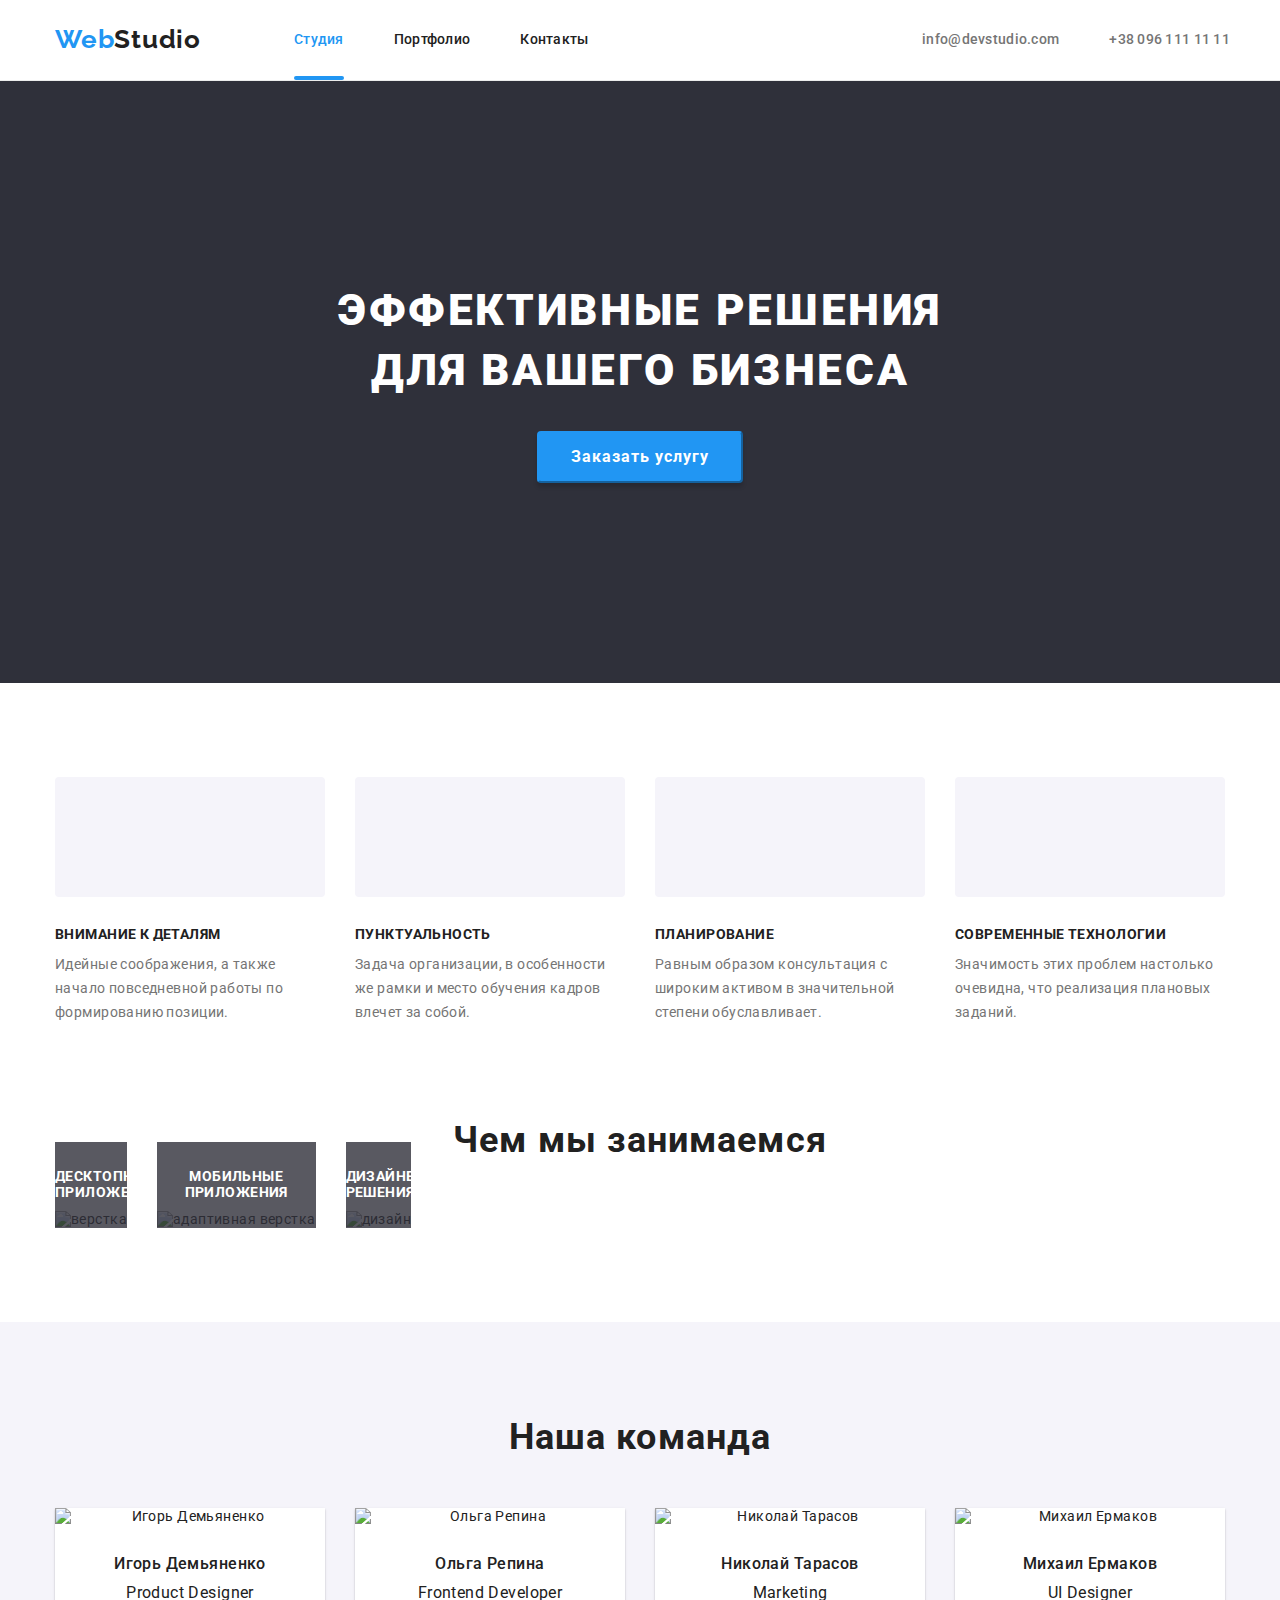
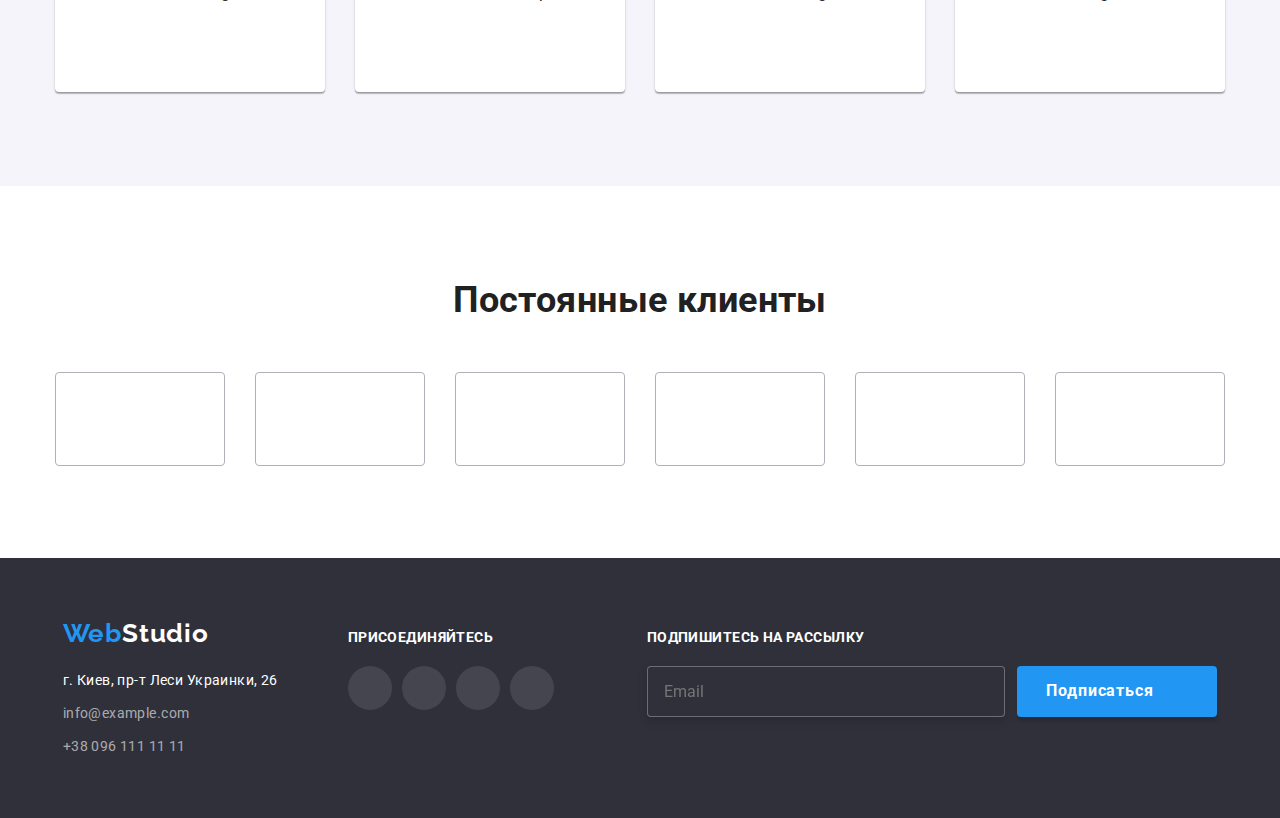
==== index.html @ edb2189a "Add files via upload" ====
<!DOCTYPE html>
<html lang="ru">
  <head>
    <meta charset="UTF-8">
    <meta name="viewport" content="width=device-width, initial-scale=1.0">
    <meta http-equiv="X-UA-Compatible" content="IE=edge">
    <title>Студия</title>
    
    <link rel="stylesheet" href="https://cdnjs.cloudflare.com/ajax/libs/modern-normalize/1.0.0/modern-normalize.min.css" />
    <link href="https://fonts.googleapis.com/css2?family=Raleway:wght@700&family=Roboto:wght@400;500;700;900&display=swap" rel="stylesheet">
    <meta name="viewport" content="width=device-width, initial-scale=1.0" />
    <link rel="stylesheet" href="css/main.min.css">
  </head>

  <body>
    <header class="page-header" >
      <div class="page-header__header-section container">

        <a class="page-header__header-logo" href="index.html">Web<span class="page-header__header-logo--black">Studio</span></a>

        <nav class="page-header__site-nav">
        
          <ul class="nav-list">
            <li class="nav-list__item"> <a class="nav-list__link nav-list__current-page" href="index.html">Студия</a> </li>
            <li class="nav-list__item"> <a class="nav-list__link" href="portfolio.html">Портфолио</a> </li>
            <li class="nav-list__item"> <a class="nav-list__link" href="#!">Контакты</a> </li>
          </ul>
        
        </nav>
        
        <ul class="mail-and-tel__list">
          <li class="mail-and-tel__item">
            <a class="mail-and-tel__link" href="mailto:info@devstudio.com">
              <svg class="mail-and-tel__contact-icon" width="16" height="12">
                <use href="images/hero-img-and-svg/optimized-symbol-defs.svg#icon-envelope"></use>
              </svg>
              info@devstudio.com
            </a>
          </li>
        
          <li class="mail-and-tel__item">
            <a class="mail-and-tel__link" href="tel:+380961111111">
              <svg class="mail-and-tel__contact-icon" width="10" height="16">
                <use href="images/hero-img-and-svg/optimized-symbol-defs.svg#icon-Vector"></use>
              </svg>
              +38 096 111 11 11
            </a>
          </li>
        </ul>

        <button type="button" class="menu-open-btn" >
        
          <svg width="40" height="40" aria-label="Переключатель мобильного меню ">
            <use class="menu-button__burger-menu" href="images/hero-img-and-svg/optimized-symbol-defs.svg#mobile-burger-menu">
            </use>
          </svg>
        </button>

        <div class="menu-container flex is-hidden" data-menu>

          <div>

            <button type="button" class="menu-close-btn">
              <svg width="40" height="40" aria-label="Переключатель мобильного меню ">
                <use class="menu-button__cross-button"
                  href="/images/hero-img-and-svg/optimized-symbol-defs.svg#close-window-icon-mobile">
                </use>
              </svg>
            </button>
          
            <ul class="mob-menu__nav-list">
              <li class="mob-menu__item"><a class="mob-menu__link mob-menu__current-page" href="index.html">Студия</a></li>
              <li class="mob-menu__item"><a class="mob-menu__link" href="portfolio.html">Портфолио</a></li>
              <li class="mob-menu__item"><a class="mob-menu__link" href="">Контакты</a></li>
            </ul>
          </div>
          
          <div>

            <ul>
              <li class="mob-menu__tel-item"><a class="mob-menu__tel" href="tel:+380961111111">+38 096 111 11 11</a></li>
              <li class="mob-menu__mail-item"><a class="mob-menu__mail" href="mailto:info@devstudio.com">info@devstudio.com</a></li>
            </ul>
            
            <ul class="mob-menu__social-pages">
              <li class="mob-menu__pages-item"><a class="mob-menu__pages-link" href="">Instagram</a></li>
              <li class="mob-menu__pages-item"><a class="mob-menu__pages-link" href="">Twitter</a></li>
              <li class="mob-menu__pages-item"><a class="mob-menu__pages-link" href="">Facebook</a></li>
              <li class="mob-menu__pages-item"><a class="mob-menu__pages-link" href="">LinkedIn</a></li>
            </ul>
          </div>

        </div> 
      </div>

    </header>

    <main>

      <section class="hero">
        <div class="container">
          <h1 class="hero__hero-title">Эффективные решения<br> для вашего бизнеса</h1>
          <button class="hero__hero-button" type="button" data-modal-open>Заказать услугу</button>
        </div>
      </section>

      <section class="first-main-section">
        <div class="container">
          <h2 class="first-main-section__title visually-hidden">Преимущества</h2>
          <!--Скрытый заголовок-->
          
          <ul class="services-list services-list__flex">
            <li class="services-list__item">
              <div class="services-list__feature-icons">
                <svg width="70px" height="70px">
                  <use href="images/hero-img-and-svg/optimized-symbol-defs.svg#icon-antenna"></use>
                </svg>
              </div>
              <h3 class="services-list__feature-title">Внимание к деталям</h3>
              <p class="services-list__feature-description">Идейные соображения, а также начало повседневной работы по формированию позиции.</p>
            </li>
          
            <li class="services-list__item">
              <div class="services-list__feature-icons">
                <svg width="70px" height="70px">
                  <use href="images/hero-img-and-svg/optimized-symbol-defs.svg#icon-clock"></use>
                </svg>
              </div>
              <h3 class="services-list__feature-title">Пунктуальность</h3>
              <p class="services-list__feature-description">Задача организации, в особенности же рамки и место обучения кадров влечет за собой. </p>
            </li>
          
            <li class="services-list__item">
              <div class="services-list__feature-icons">
                <svg width="70px" height="70px">
                  <use href="images/hero-img-and-svg/optimized-symbol-defs.svg#icon-diagram"></use>
                </svg>
              </div>
              <h3 class="services-list__feature-title">Планирование </h3>
              <p class="services-list__feature-description">Равным образом консультация с широким активом в значительной степени обуславливает. </p>
            </li>
          
            <li class="services-list__item">
              <div class="services-list__feature-icons"> 
                <svg width="70px" height="70px">
                  <use href="images/hero-img-and-svg/optimized-symbol-defs.svg#icon-astronaut"></use>
                </svg>
              </div>
              <h3 class="services-list__feature-title">Современные технологии </h3>
              <p class="services-list__feature-description">Значимость этих проблем настолько очевидна, что реализация плановых заданий. </p>
            </li>
          </ul>
        </div>
      </section>

      <section class="second-main-section">
        <div class="container">
          <h2 class="second-main-section__title">Чем мы занимаемся</h2>
          
          <ul class="img-list">
            <li class="img-list__our-work-img"> 
              <img 
              srcset="./images/first-page-images/img-one@1x.jpg 1x, ./images/first-page-images/img-one@2x.jpg 2x" 
              src="images/first-page-images/img-one.jpg" alt="верстка" title="верстка" width="370"> 
              <p class="img-list__description">Десктопные приложения</p>
            </li>

            <li class="img-list__our-work-img"> 
              <img 
              srcset="./images/first-page-images/img-two@1x.jpg 1x, ./images/first-page-images/img-two@2x.jpg 2x"
              src="images/first-page-images/img-two.jpg" alt="адаптивная верстка" title="адаптивная верстка" width="370"> 
              <p class="img-list__description">Мобильные приложения</p>
            </li>

            <li class="img-list__our-work-img">
              <img 
              srcset="./images/first-page-images/img-three@1x.jpg 1x, ./images/first-page-images/img-three@2x.jpg 2x"
              src="images/first-page-images/img-three.jpg" alt="дизайн" title="дизайн" width="370"> 
              <p class="img-list__description">Дизайнерские решения</p>
            </li>
          </ul>
        </div>
      </section>

      <section class="third-main-section">
        <div class="container">
          <h2 class="third-main-section__title">Наша команда</h2>
          
          <ul class="worderks-list">
            
            <li class="worderks-list__card">
              <picture>
                <source srcset="./images/first-page-images/product-designer-mobile@1x.jpg 1x, ./images/first-page-images/product-designer-mobile@2x.jpg 2x" media="(max-width: 767px)">
                <source srcset="./images/first-page-images/product-designer-tablet@1x.jpg 1x, ./images/first-page-images/product-designer-tablet@2x.jpg 2x" media="(min-width: 768px)">
                <source srcset="./images/first-page-images/product-designer-desk@1x.jpg 1x, ./images/first-page-images/product-designer-desk@2x.jpg 2x" media="(min-width: 1200px)">
                <img src="./images/first-page-images/product-designer.jpg" alt="Игорь Демьяненко">
              </picture>
              
              <div class="worderks-list__card-text">
                <h3 class="worderks-list__workers-name">Игорь Демьяненко</h3>
                <p class="worderks-list__workers-specialty">Product Designer</p>
                <ul class="worderks-list__social-messengers">
                  <li class="worderks-list__messenger" >
                    <a class="worderks-list__personal-page" href="#!">
                      <svg class="worderks-list__person-link" width="20px" height="20px">
                        <use href="images/hero-img-and-svg/optimized-symbol-defs.svg#icon-instagram"> </use>
                      </svg>
                    </a>
                  </li>

                  <li class="worderks-list__messenger">
                    <a class="worderks-list__personal-page" href="#!">
                      <svg class="worderks-list__person-link" width="20px" height="20px">
                        <use href="images/hero-img-and-svg/optimized-symbol-defs.svg#icon-twitter"> </use>
                      </svg>
                    </a>
                  </li>

                  <li class="worderks-list__messenger">
                    <a class="worderks-list__personal-page" href="#!">
                      <svg class="worderks-list__person-link" width="20px" height="20px">
                        <use href="images/hero-img-and-svg/optimized-symbol-defs.svg#icon-facebook"> </use>
                      </svg>
                    </a>
                  </li>

                  <li class="worderks-list__messenger">
                    <a class="worderks-list__personal-page" href="#!">
                      <svg class="worderks-list__person-link" width="20px" height="20px">
                        <use href="images/hero-img-and-svg/optimized-symbol-defs.svg#icon-linkedin"> </use>
                      </svg>
                    </a>
                  </li>
                </ul>
              </div>
            </li>
          
            <li class="worderks-list__card">
              <picture>
                <source srcset="./images/first-page-images/front-developer-mobile@1x.jpg 1x, ./images/first-page-images/front-developer-mobile@2x.jpg 2x" media="(max-width: 767px)">
                <source srcset="./images/first-page-images/front-developer-tablet@1x.jpg 1x, ./images/first-page-images/front-developer-tablet@2x.jpg 2x" media="(min-width: 768px)">
                <source srcset="./images/first-page-images/front-developer-desk@1x.jpg 1x, ./images/first-page-images/front-developer-desk@2x.jpg 2x" media="(min-width: 1200px)">
                <img src="images/first-page-images/front-developer.jpg" alt="Ольга Репина" >
              </picture>
              <div class="worderks-list__card-text">
                <h3 class="worderks-list__workers-name">Ольга Репина</h3>
                <p class="worderks-list__workers-specialty">Frontend Developer</p>
                <ul class="worderks-list__social-messengers">
                  <li class="worderks-list__messenger" >
                    <a class="worderks-list__personal-page" href="#!">
                      <svg class="worderks-list__person-link" width="20px" height="20px">
                        <use href="images/hero-img-and-svg/optimized-symbol-defs.svg#icon-instagram"> </use>
                      </svg>
                    </a>
                  </li>
                  
                  <li class="worderks-list__messenger">
                    <a class="worderks-list__personal-page" href="#!">
                      <svg class="worderks-list__person-link"  width="20px" height="20px">
                        <use href="images/hero-img-and-svg/optimized-symbol-defs.svg#icon-twitter"> </use>
                      </svg>
                    </a>
                  </li>
                  
                  <li class="worderks-list__messenger">
                    <a class="worderks-list__personal-page" href="#!">
                      <svg class="worderks-list__person-link"  width="20px" height="20px">
                        <use href="images/hero-img-and-svg/optimized-symbol-defs.svg#icon-facebook"> </use>
                      </svg>
                    </a>
                  </li>
                  
                  <li class="worderks-list__messenger">
                    <a class="worderks-list__personal-page" href="#!">
                      <svg class="worderks-list__person-link" width="20px" height="20px">
                        <use href="images/hero-img-and-svg/optimized-symbol-defs.svg#icon-linkedin"> </use>
                      </svg>
                    </a>
                  </li>
                </ul>
              </div>
            </li>
          
            <li class="worderks-list__card">
              <picture>
                <source srcset="./images/first-page-images/marketing-mobile@1x.jpg 1x, ./images/first-page-images/marketing-mobile@2x.jpg 2x" media="(max-width: 767px)">
                <source srcset="./images/first-page-images/marketing-tablet@1x.jpg 1x, ./images/first-page-images/marketing-tablet@2x.jpg 2x" media="(min-width: 768px)">
                <source srcset="./images/first-page-images/marketing-desk@1x.jpg 1x, ./images/first-page-images/marketing-desk@2x.jpg 2x" media="(min-width: 1200px)">
                <img src="images/first-page-images/marketing.jpg" alt="Николай Тарасов" >
              </picture>
              
              <div class="worderks-list__card-text">
                <h3 class="worderks-list__workers-name">Николай Тарасов</h3>
                <p class="worderks-list__workers-specialty">Marketing</p>
                <ul class="worderks-list__social-messengers">
                  <li class="worderks-list__messenger" >
                    <a class="worderks-list__personal-page" href="#!">
                      <svg class="worderks-list__person-link" width="20px" height="20px">
                        <use href="images/hero-img-and-svg/optimized-symbol-defs.svg#icon-instagram"> </use>
                      </svg>
                    </a>
                  </li>
                  
                  <li class="worderks-list__messenger">
                    <a class="worderks-list__personal-page" href="#!">
                      <svg class="worderks-list__person-link"  width="20px" height="20px">
                        <use href="images/hero-img-and-svg/optimized-symbol-defs.svg#icon-twitter"> </use>
                      </svg>
                    </a>
                  </li>
                  
                  <li class="worderks-list__messenger">
                    <a class="worderks-list__personal-page" href="#!">
                      <svg class="worderks-list__person-link"  width="20px" height="20px">
                        <use href="images/hero-img-and-svg/optimized-symbol-defs.svg#icon-facebook"> </use>
                      </svg>
                    </a>
                  </li>
                  
                  <li class="worderks-list__messenger">
                    <a class="worderks-list__personal-page" href="#!">
                      <svg class="worderks-list__person-link"  width="20px" height="20px">
                        <use href="images/hero-img-and-svg/optimized-symbol-defs.svg#icon-linkedin"> </use>
                      </svg>
                    </a>
                  </li>
                </ul>
              </div>
            </li>
          
            <li class="worderks-list__card">
              <picture>
                <source srcset="./images/first-page-images/ui-designer-mobile@1x.jpg 1x, ./images/first-page-images/ui-designer-mobile@2x.jpg 2x" media="(max-width: 767px)">
                <source srcset="./images/first-page-images/ui-designer-tablet@1x.jpg 1x, ./images/first-page-images/ui-designer-tablet@2x.jpg 2x" media="(min-width: 768px)">
                <source srcset="./images/first-page-images/ui-designer-desk@1x.jpg 1x, ./images/first-page-images/ui-designer-desk@2x.jpg 2x" media="(min-width: 1200px)">
                <img src="images/first-page-images/ui-designer.jpg" alt="Михаил Ермаков" >
              </picture>
              
              <div class="worderks-list__card-text">
                <h3 class="worderks-list__workers-name">Михаил Ермаков</h3>
                <p class="worderks-list__workers-specialty">UI Designer</p>
                <ul class="worderks-list__social-messengers">
                  <li class="worderks-list__messenger" >
                    <a class="worderks-list__personal-page" href="#!">
                      <svg class="worderks-list__person-link" width="20px" height="20px">
                        <use href="images/hero-img-and-svg/optimized-symbol-defs.svg#icon-instagram"> </use>
                      </svg>
                    </a>
                  </li>
                  
                  <li class="worderks-list__messenger">
                    <a class="worderks-list__personal-page" href="#!">
                      <svg class="worderks-list__person-link"  width="20px" height="20px">
                        <use href="images/hero-img-and-svg/optimized-symbol-defs.svg#icon-twitter"> </use>
                      </svg>
                    </a>
                  </li>
                  
                  <li class="worderks-list__messenger">
                    <a class="worderks-list__personal-page" href="#!">
                      <svg class="worderks-list__person-link"  width="20px" height="20px">
                        <use href="images/hero-img-and-svg/optimized-symbol-defs.svg#icon-facebook"> </use>
                      </svg>
                    </a>
                  </li>
                  
                  <li class="worderks-list__messenger">
                    <a class="worderks-list__personal-page" href="#!">
                      <svg class="worderks-list__person-link"  width="20px" height="20px">
                        <use href="images/hero-img-and-svg/optimized-symbol-defs.svg#icon-linkedin"> </use>
                      </svg>
                    </a>
                  </li>
                </ul>
              </div>
            </li>
          </ul>
        </div>
      </section>

      <section class="clients">
        <div class="container">
          <h2 class="clients__title">Постоянные клиенты</h2>
          <ul class="clients__list">
            <li class="clients__item">
              <a class="clients__link" href="#!">
                <svg class="clients__icon" width="106" height="60">
                  <use href="images/hero-img-and-svg/optimized-symbol-defs.svg#icon-Logo-1"></use>
                </svg>
              </a>
            </li>
            <li class="clients__item">
              <a  class="clients__link" href="#!">
                <svg class="clients__icon" width="106" height="60">
                  <use href="images/hero-img-and-svg/optimized-symbol-defs.svg#icon-Logo-2"></use>
                </svg>
              </a>
            </li>
            <li class="clients__item">
              <a class="clients__link" href="#!">
                <svg class="clients__icon" width="106" height="60">
                  <use href="images/hero-img-and-svg/optimized-symbol-defs.svg#icon-Logo-3"></use>
                </svg>
              </a>
            </li>
            <li class="clients__item">
              <a class="clients__link" href="#!">
                <svg class="clients__icon" width="106" height="60">
                  <use href="images/hero-img-and-svg/optimized-symbol-defs.svg#icon-Logo-4"></use>
                </svg>
              </a>
            </li>
            <li class="clients__item">
              <a class="clients__link" href="#!">
                <svg class="clients__icon" width="106" height="60">
                  <use href="images/hero-img-and-svg/optimized-symbol-defs.svg#icon-Logo-5"></use>
                </svg>
              </a>
            </li>
            <li class="clients__item">
              <a class="clients__link" href="#!">
                <svg class="clients__icon" width="106" height="60">
                  <use href="images/hero-img-and-svg/optimized-symbol-defs.svg#icon-Logo-6"></use>
                </svg>
              </a>
            </li>
          </ul>
        </div>
      </section>
    </main>

    <footer class="footer">
      <div class="container footer__container">
        <div class="footer__flex">
          <div class="footer__contacts">
            <a class="footer__logo" href="#!">Web<span class="footer__logo--white">Studio</span> </a>
          
            <address class="address">
              <ul class="address__list">
                <li class="address__item"><a class="address__link address__link--white" href="https://bit.ly/3pXMvUd"
                    target="_blank" rel="noopener noreferrer">г. Киев, пр-т
                    Леси Украинки, 26</a> </li>
                <li class="address__item"><a class="address__link" href="mailto:info@devstudio.com">info@example.com</a> </li>
                <li class="address__item"><a class="address__link" href="tel:+380961111111">+38 096 111 11 11</a> </li>
              </ul>
            </address>
          </div>
          
          <div class="social-pages">
            <h3 class="social-pages__title">присоединяйтесь</h3>
            <ul class="social-pages__list">
              <li class="social-pages__item">
                <a class="social-pages__link" href="#!">
                  <svg class="social-pages__icon" width="20px" height="20px">
                    <use href="images/hero-img-and-svg/optimized-symbol-defs.svg#icon-instagram"> </use>
                  </svg>
                </a>
              </li>
          
              <li class="social-pages__item">
                <a class="social-pages__link" href="#!">
                  <svg class="social-pages__icon" width="20px" height="20px">
                    <use href="images/hero-img-and-svg/optimized-symbol-defs.svg#icon-twitter"> </use>
                  </svg>
                </a>
              </li>
          
              <li class="social-pages__item">
                <a class="social-pages__link" href="#!">
                  <svg class="social-pages__icon" width="20px" height="20px">
                    <use href="images/hero-img-and-svg/optimized-symbol-defs.svg#icon-facebook"> </use>
                  </svg>
                </a>
              </li>
          
              <li class="social-pages__item">
                <a class="social-pages__link" href="#!">
                  <svg class="social-pages__icon" width="20px" height="20px">
                    <use href="images/hero-img-and-svg/optimized-symbol-defs.svg#icon-linkedin"> </use>
                  </svg>
                </a>
              </li>
            </ul>
          </div>
          
          <div class="mail-form">
            <h3 class="mail-form__title">Подпишитесь на рассылку</h3>
            <form class="mail-form__form">
              <input class="mail-form__input" type="email" name="mail" placeholder="Email">
              <button type="submit" class="mail-form__button">Подписаться</button>
            </form>
          </div>
        </div>
      </div>
    </footer>

    <div class="backdrop is-hidden" data-modal>
      <div class="modal data-modal">

        <button class="modal__button" data-modal-close>
          <svg class="modal__cross-icon" width="11" height="11">
            <use href="images/hero-img-and-svg/optimized-symbol-defs.svg#cross-icon"></use>
          </svg>
        </button>

        <form class="form">
          <span class="form__title">Оставьте свои данные, мы вам перезвоним</span>
          <div class="form__field form__top-title-margin">
            <label class="form__label" for="name">Имя</label>
            <input class="form__input" type="text" name="name" id="name"> 
            <svg class="form__intend-icon" width="18" height="18" >
              <use href="images/hero-img-and-svg/optimized-symbol-defs.svg#person-icon"></use>
            </svg>
          </div>

          <div class="form__field">
            <label class="form__label" for="tel">Телефон</label>
            <input class="form__input" type="text" name="tel" id="tel">
            <svg class="form__intend-icon" width="18" height="18">
              <use href="images/hero-img-and-svg/optimized-symbol-defs.svg#tell-icon"></use>
            </svg>
          </div>

          <div class="form__field">
            <label class="form__label" for="email">Почта</label>
            <input class="form__input" type="text" name="email" id="email">
            <svg class="form__intend-icon" width="18" height="18">
              <use href="images/hero-img-and-svg/optimized-symbol-defs.svg#convert-icon"></use>
            </svg>
          </div>

          <div class="form__field form__last-field">
            <label class="form__label form__text-form" for="comment">Комментарий</label>
            <textarea class="form__comment" name="comment" id="comment" rows="9" placeholder="Введите текст"></textarea>
          </div>

          <div class="form__agreement-line">
            <label class="form__label-agreement" >
            <input class="form__checkbox" type="checkbox" name="policy" id="policy">
            <span class="form__check-icon"></span>
            Соглашаюсь с рассылкой и принимаю 
            <a href="#!" class="form__policy-link">Условия договора</a>
            </label>
          </div>
          
          <button type="submit" class="modal__submit-button">Отправить</button>
        </form>
      </div>
    </div>
    <script src="./Js/modal.js"></script>
    <script src="./Js/mob-menu.js"></script>
  </body>
</html>
---- css/main.min.css ----
body{background-color:var(--main-white-color);color:var(--title-color);font-family:"Roboto","Raleway",sans-serif;font-weight:400;font-size:14px;line-height:1.17;letter-spacing:0.03em}body.modal-open{overflow:hidden}img{display:block;width:100%}h1,h2,h3,p{margin-top:0;margin-bottom:0}a{text-decoration:none}ul{list-style:none;padding:0;margin:0}:root{--animation-timer: cubic-bezier(0.4, 0, 0.2, 1);--nav-color: #212121;--mail-and-tell-color: #757575;--first-logo-part: #2196f3;--second-logo-header-part: #212121;--accent-color: #2196f3;--header-bottom-line: 1px solid #ececec;--hero-title-color: #ffffff;--hero-footer-buttons-bgcolor: #2196f3;--hero-footer-buttons-hover-focus-color: #188ce8;--text-bottons-color: #ffffff;--hero-and-footer-bgcolor: #2f303a;--title-color: #212121;--first-section-descrip-cl: #757575;--first-sec-svg-color: #f5f4fa;--p-color-for-img-second-sec: #ffffff;--worders-bg-color: #f5f4fa;--workers-card-bg-cl: #ffffff;--footer-main-color: #ffffff;--first-logo-part: #2196f3;--filter-buttons-bg-cl: #f5f4fa;--active-text-button-cl: #fff;--description-color-in-card: #757575;--overlay-text-color: #fff;--modal-bg-color: #fff;--modal-text-cl: #757575}.container{margin-left:auto;margin-right:auto;padding-left:15px;padding-right:15px;width:100%}@media screen and (min-width: 480px){.container{width:480px}}@media screen and (min-width: 768px){.container{width:768px}}@media screen and (min-width: 1200px){.container{width:1200px}}.visually-hidden{position:absolute;width:1px;height:1px;margin:-1px;border:0;padding:0;white-space:nowrap;-webkit-clip-path:inset(100%);clip-path:inset(100%);clip:rect(0 0 0 0);overflow:hidden}.menu-container{padding:10px 15px 48px 40px;width:100vw;height:100vh;position:fixed;background-color:#fff;top:0;right:0;z-index:999;height:100%;display:-webkit-box;display:-ms-flexbox;display:flex;-webkit-box-orient:vertical;-webkit-box-direction:normal;-ms-flex-direction:column;flex-direction:column;-webkit-box-pack:justify;-ms-flex-pack:justify;justify-content:space-between;background-color:white;font-size:20px}@media screen and (min-width: 768px){.menu-container{display:none}}.menu-open-btn,.menu-close-btn{display:-webkit-box;display:-ms-flexbox;display:flex;margin-left:auto;padding:0;border:none;background-color:transparent}@media screen and (min-width: 768px){.menu-open-btn,.menu-close-btn{display:none}}.menu-open-btn:hover,.menu-close-btn:hover,.menu-open-btn:focus,.menu-close-btn:focus{fill:#2196f3}.mob-menu__item{display:-webkit-box;display:-ms-flexbox;display:flex}.mob-menu__item:not(:last-child){margin-bottom:32px}.mob-menu__tel-item{margin-bottom:32px}.mob-menu__tel{display:block;font-family:Roboto;font-style:normal;font-weight:500;font-size:34px;line-height:1.18;letter-spacing:0.02em;color:#2196f3}.mob-menu__mail-item{margin-bottom:64px}.mob-menu__mail{display:block;font-family:Roboto;font-style:normal;font-weight:500;font-size:24px;line-height:1.17;letter-spacing:0.02em;color:#757575}.mob-menu__social-pages{display:-webkit-box;display:-ms-flexbox;display:flex;-webkit-column-gap:20px;column-gap:20px;-ms-flex-wrap:wrap;flex-wrap:wrap}.mob-menu__link{font-weight:500;font-size:40px;line-height:47px;text-align:center;letter-spacing:0.02em;text-decoration:none;color:#212121}.mob-menu__pages-link{position:relative;font-weight:500;font-size:18px;line-height:1.22;letter-spacing:0.02em;color:#2196f3}.mob-menu__pages-item{position:relative}.mob-menu__pages-item:not(:first-child)::before{content:"";display:block;position:absolute;top:0;left:-10px;width:1px;height:22px;background-color:rgba(33,33,33,0.2)}.mob-menu__current-page{color:var(--accent-color)}.page-header{border-bottom:var(--header-bottom-line);position:relative}@media screen and (max-width: 767px){.page-header{padding-top:16px;padding-bottom:16px}}.page-header__header-section{display:-webkit-box;display:-ms-flexbox;display:flex;-webkit-box-align:center;-ms-flex-align:center;align-items:center;-webkit-box-pack:justify;-ms-flex-pack:justify;justify-content:space-between;padding-left:15px;padding-right:10px}@media screen and (max-width: 767px){.page-header__header-section{max-width:767px}}.page-header__header-logo{display:inline-block;font-family:"Raleway";font-weight:700;font-size:26px;line-height:1.2;letter-spacing:0.03em;color:var(--first-logo-part)}.page-header__header-logo--black{color:var(--second-logo-header-part)}.page-header__site-nav{display:-webkit-box;display:-ms-flexbox;display:flex;-webkit-box-align:center;-ms-flex-align:center;align-items:center}@media screen and (min-width: 768px){.page-header__site-nav{margin-left:93px}}.nav-list{display:-webkit-box;display:-ms-flexbox;display:flex;-webkit-box-align:center;-ms-flex-align:center;align-items:center}@media screen and (max-width: 767px){.nav-list{display:none}}.nav-list__item:not(:last-child){margin-right:50px}.nav-list__link{display:-webkit-box;display:-ms-flexbox;display:flex;position:relative;-webkit-box-align:center;-ms-flex-align:center;align-items:center;padding-top:32px;padding-bottom:32px;font-weight:500;line-height:1.14;letter-spacing:0.02em;color:var(--nav-color);-webkit-transition:color 250ms var(--animation-timer);transition:color 250ms var(--animation-timer)}.nav-list__link:hover,.nav-list__link:focus{color:var(--accent-color)}.nav-list__current-page{color:var(--accent-color)}.nav-list__current-page::after{position:absolute;content:"";bottom:0px;width:100%;height:4px;border-radius:2px;background-color:var(--accent-color)}.mail-and-tel__list{display:-webkit-box;display:-ms-flexbox;display:flex;margin-left:auto;-webkit-box-align:center;-ms-flex-align:center;align-items:center}@media screen and (max-width: 767px){.mail-and-tel__list{display:none}}@media screen and (min-width: 768px) and (max-width: 1199px){.mail-and-tel__list{-webkit-box-orient:vertical;-webkit-box-direction:normal;-ms-flex-direction:column;flex-direction:column;-ms-flex-line-pack:center;align-content:center;-webkit-box-align:start;-ms-flex-align:start;align-items:flex-start;margin-left:84px}}@media screen and (min-width: 768px) and (max-width: 1199px){.mail-and-tel__list .mail-and-tel__item:not(:last-child){margin-bottom:10px}}@media screen and (min-width: 1200px){.mail-and-tel__list .mail-and-tel__item:not(:last-child){margin-right:30px}}.mail-and-tel__link{display:-webkit-box;display:-ms-flexbox;display:flex;-webkit-box-align:center;-ms-flex-align:center;align-items:center;font-weight:500;line-height:1.14;letter-spacing:0.02em;color:var(--mail-and-tell-color);-webkit-transition:color 250ms var(--animation-timer);transition:color 250ms var(--animation-timer)}.mail-and-tel__link:hover,.mail-and-tel__link:focus{color:var(--accent-color)}.mail-and-tel__contact-icon{margin-right:10px;fill:currentColor}.hero{background-size:cover;background-position:center;background-repeat:no-repeat;margin-left:auto;margin-right:auto;padding-top:118px;padding-bottom:118px;max-width:1600px;text-align:center;background-color:var(--hero-and-footer-bgcolor);background-image:-webkit-gradient(linear, left top, left bottom, from(rgba(47,48,58,0.4)), to(rgba(0,2,17,0.4))),url(../images/hero-img-and-svg/hero-mobile@1x.jpg);background-image:linear-gradient(rgba(47,48,58,0.4), rgba(0,2,17,0.4)),url(../images/hero-img-and-svg/hero-mobile@1x.jpg)}@media screen and (min-device-pixel-ratio: 2), screen and (-webkit-min-device-pixel-ratio: 2), screen and (min-resolution: 192dpi), screen and (min-resolution: 2dppx){.hero{background-image:-webkit-gradient(linear, left top, left bottom, from(rgba(47,48,58,0.4)), to(rgba(0,2,17,0.4))),url(../images/hero-img-and-svg/hero-mobile@2x.jpg);background-image:linear-gradient(rgba(47,48,58,0.4), rgba(0,2,17,0.4)),url(../images/hero-img-and-svg/hero-mobile@2x.jpg)}}@media screen and (min-width: 480px){.hero{background-image:-webkit-gradient(linear, left top, left bottom, from(rgba(47,48,58,0.4)), to(rgba(47,48,58,0.4))),url(../images/hero-img-and-svg/hero-tablet@1x.jpg);background-image:linear-gradient(rgba(47,48,58,0.4), rgba(47,48,58,0.4)),url(../images/hero-img-and-svg/hero-tablet@1x.jpg)}}@media screen and (min-width: 480px) and (min-device-pixel-ratio: 2), screen and (min-width: 480px) and (-webkit-min-device-pixel-ratio: 2), screen and (min-width: 480px) and (min-resolution: 192dpi), screen and (min-width: 480px) and (min-resolution: 2dppx){.hero{background-image:-webkit-gradient(linear, left top, left bottom, from(rgba(47,48,58,0.4)), to(rgba(47,48,58,0.4))),url(../images/hero-img-and-svg/hero-tablet@2x.jpg);background-image:linear-gradient(rgba(47,48,58,0.4), rgba(47,48,58,0.4)),url(../images/hero-img-and-svg/hero-tablet@2x.jpg)}}@media screen and (min-width: 1200px){.hero{background-image:-webkit-gradient(linear, left top, left bottom, from(rgba(47,48,58,0.4)), to(rgba(47,48,58,0.4))),url(../images/hero-img-and-svg/hero-desk@1x.jpg);background-image:linear-gradient(rgba(47,48,58,0.4), rgba(47,48,58,0.4)),url(../images/hero-img-and-svg/hero-desk@1x.jpg)}}@media screen and (min-width: 1200px) and (min-device-pixel-ratio: 2), screen and (min-width: 1200px) and (-webkit-min-device-pixel-ratio: 2), screen and (min-width: 1200px) and (min-resolution: 192dpi), screen and (min-width: 1200px) and (min-resolution: 2dppx){.hero{background-image:-webkit-gradient(linear, left top, left bottom, from(rgba(47,48,58,0.4)), to(rgba(47,48,58,0.4))),url(../images/hero-img-and-svg/hero-desk@2x.jpg);background-image:linear-gradient(rgba(47,48,58,0.4), rgba(47,48,58,0.4)),url(../images/hero-img-and-svg/hero-desk@2x.jpg)}}@media screen and (min-width: 1200px){.hero{padding-top:200px;padding-bottom:200px}}.hero__hero-title{margin-top:0;margin-bottom:30px;margin-left:auto;margin-right:auto;max-width:250px;font-weight:900;font-size:18px;line-height:1.62;letter-spacing:0.06em;text-align:center;text-transform:uppercase;color:var(--hero-title-color)}@media screen and (min-width: 480px){.hero__hero-title{font-size:26px;max-width:360px}}@media screen and (min-width: 1200px){.hero__hero-title{font-size:44px;max-width:360px;line-height:1.36;max-width:696px;margin-left:auto;margin-right:auto}}.hero__hero-button{border-radius:4px;border-color:var(--hero-footer-buttons-bgcolor);padding:10px 32px;min-width:200px;font-weight:700;font-size:16px;line-height:1.8;letter-spacing:0.06em;cursor:pointer;text-align:center;color:var(--text-bottons-color);background-color:var(--hero-footer-buttons-bgcolor);-webkit-box-shadow:0px 4px 4px rgba(0,0,0,0.15);box-shadow:0px 4px 4px rgba(0,0,0,0.15);-webkit-transition:background-color 250ms var(--animation-timer);transition:background-color 250ms var(--animation-timer)}.hero__hero-button:focus,.hero__hero-button:hover{background-color:var(--hero-footer-buttons-hover-focus-color)}.first-main-section{padding-top:60px;padding-bottom:60px}@media screen and (min-width: 1200px){.first-main-section{padding-top:94px;padding-bottom:94px}}@media screen and (max-width: 479px){.first-main-section{padding-left:15px;padding-right:15px}}.services-list__flex{display:-webkit-box;display:-ms-flexbox;display:flex;-ms-flex-wrap:wrap;flex-wrap:wrap}.services-list{-webkit-box-pack:center;-ms-flex-pack:center;justify-content:center;grid-gap:30px}@media screen and (min-width: 1200px){.services-list{display:-webkit-box;display:-ms-flexbox;display:flex}}@media screen and (max-width: 480px){.services-list{text-align:center}}@media screen and (min-width: 480px){.services-list__item{width:450px}}@media screen and (min-width: 768px){.services-list__item{width:354px}}@media screen and (min-width: 1200px){.services-list__item{width:270px}}.services-list__feature-icons{display:-webkit-box;display:-ms-flexbox;display:flex;-webkit-box-align:center;-ms-flex-align:center;align-items:center;-webkit-box-pack:center;-ms-flex-pack:center;justify-content:center;margin-bottom:30px;border-radius:4px;height:120px;background-color:var(--first-sec-svg-color)}.services-list__feature-title{margin-bottom:10px;font-weight:700;font-size:14px;line-height:1.14;letter-spacing:0.03em;text-transform:uppercase;text-align:center;color:var(--title-color)}@media screen and (min-width: 768px){.services-list__feature-title{text-align:left}}.services-list__feature-description{font-size:14px;line-height:1.71;color:var(--first-section-descrip-cl)}.second-main-section{padding-bottom:94px;display:none}@media screen and (min-width: 1200px){.second-main-section{display:block}}.second-main-section__title{margin-bottom:50px;font-weight:700;font-size:36px;line-height:42px;text-align:center;letter-spacing:0.03em}.img-list{display:-webkit-box;display:-ms-flexbox;display:flex}.img-list__our-work-img:not(:last-child){margin-right:30px}.img-list__our-work-img:not(:last-child){margin-right:30px}.img-list__our-work-img{position:relative}.img-list__description{position:absolute;bottom:0;width:100%;padding:27px 0px;font-weight:700;font-size:14px;line-height:1.14;text-align:center;letter-spacing:0.03em;text-transform:uppercase;color:var(--p-color-for-img-second-sec);background:rgba(47,48,58,0.8)}.third-main-section{padding-top:60px;padding-bottom:60px;background-color:var(--worders-bg-color)}@media screen and (min-width: 1200px){.third-main-section{padding-top:94px;padding-bottom:94px}}.third-main-section__title{margin-top:0;margin-bottom:30px;font-weight:700;font-size:36px;line-height:42px;text-align:center;letter-spacing:0.03em}@media screen and (min-width: 1200px){.third-main-section__title{margin-bottom:50px}}.worderks-list{display:-webkit-box;display:-ms-flexbox;display:flex;-ms-flex-wrap:wrap;flex-wrap:wrap;-webkit-box-pack:center;-ms-flex-pack:center;justify-content:center;-webkit-box-align:center;-ms-flex-align:center;align-items:center;grid-gap:30px}.worderks-list__card-text{padding-top:30px;padding-bottom:30px}.worderks-list__workers-name{margin-bottom:10px;font-weight:500;font-size:16px;line-height:1.19;text-align:center}.worderks-list .worderks-list__workers-specialty{margin-bottom:16px;font-size:16px;line-height:1.19;text-align:center;color:var(--p-color)}.worderks-list__card{text-align:center;background-color:var(--workers-card-bg-cl);-webkit-box-shadow:0px 1px 3px rgba(0,0,0,0.12),0px 1px 1px rgba(0,0,0,0.14),0px 2px 1px rgba(0,0,0,0.2);box-shadow:0px 1px 3px rgba(0,0,0,0.12),0px 1px 1px rgba(0,0,0,0.14),0px 2px 1px rgba(0,0,0,0.2);border-radius:0px 0px 4px 4px}@media screen and (max-width: 479px){.worderks-list__card{width:270px}}@media screen and (min-width: 480px){.worderks-list__card{width:450px}}@media screen and (min-width: 768px){.worderks-list__card{width:354px}}@media screen and (min-width: 1200px){.worderks-list__card{width:270px}}.worderks-list__social-messengers{display:-webkit-inline-box;display:-ms-inline-flexbox;display:inline-flex}.worderks-list__messenger:not(:last-child){margin-right:10px}.worderks-list__personal-page{display:-webkit-box;display:-ms-flexbox;display:flex;-webkit-box-align:center;-ms-flex-align:center;align-items:center;-webkit-box-pack:center;-ms-flex-pack:center;justify-content:center;border-radius:50%;width:44px;height:44px;background-color:var(--workers-card-bg-cl);-webkit-transition:background-color 250ms var(--animation-timer);transition:background-color 250ms var(--animation-timer)}.worderks-list__personal-page:hover,.worderks-list__personal-page:focus{background-color:var(--accent-color)}.worderks-list__person-link{fill:#afb1b8;-webkit-transition:fill 250ms var(--animation-timer);transition:fill 250ms var(--animation-timer)}.worderks-list__personal-page:hover .worderks-list__person-link,.worderks-list__personal-page:focus .worderks-list__person-link{fill:var(--workers-card-bg-cl)}.clients{padding-top:60px;padding-bottom:60px}@media screen and (min-width: 1200px){.clients{padding-top:94px;padding-bottom:94px}}.clients__list{display:-webkit-box;display:-ms-flexbox;display:flex;-ms-flex-wrap:wrap;flex-wrap:wrap;-webkit-box-pack:center;-ms-flex-pack:center;justify-content:center;grid-gap:30px}@media screen and (min-width: 1200px){.clients__list{-ms-flex-wrap:nowrap;flex-wrap:nowrap}}.clients__title{margin-bottom:30px;font-weight:700;font-size:28px;line-height:1.16;text-align:center}@media screen and (min-width: 1200px){.clients__title{margin-bottom:50px;font-size:36px}}.clients__item{height:92px;-webkit-transition:border 250ms var(--animation-timer);transition:border 250ms var(--animation-timer)}.clients__item:hover,.clients__item:focus{color:var(--accent-color);border-color:var(--accent-color)}@media screen and (max-width: 767px){.clients__item{width:210px}}@media screen and (min-width: 768px){.clients__item{width:226px}}@media screen and (min-width: 1200px){.clients__item{width:170px}}.clients__link{display:-webkit-box;display:-ms-flexbox;display:flex;-webkit-box-pack:center;-ms-flex-pack:center;justify-content:center;-webkit-box-align:center;-ms-flex-align:center;align-items:center;border-radius:4px;border:1px solid #afb1b8;color:#afb1b8;background-color:#fff;padding:16px 32px;-webkit-transition:border 250ms var(--animation-timer);transition:border 250ms var(--animation-timer)}.clients__link:hover,.clients__link:focus{color:var(--accent-color);border-color:var(--accent-color)}@media screen and (min-width: 1200px){.clients__link{width:170px}}.clients__icon{fill:#afb1b8;-webkit-transition:fill 250ms var(--animation-timer);transition:fill 250ms var(--animation-timer)}.clients__link:hover .clients__icon,.clients__link:focus .clients__icon{fill:var(--accent-color)}.filter{padding-top:60px;padding-bottom:60px}@media screen and (min-width: 1200px){.filter{padding-top:94px;padding-bottom:94px}}@media screen and (max-width: 479px){.filter{padding-left:15px;padding-right:15px}}.filter__button-list{display:-webkit-box;display:-ms-flexbox;display:flex;-ms-flex-wrap:wrap;flex-wrap:wrap;-webkit-box-pack:start;-ms-flex-pack:start;justify-content:flex-start;margin-bottom:40px;grid-gap:8px;grid-row-gap:15px}@media (min-width: 768px){.filter__button-list{-webkit-box-pack:center;-ms-flex-pack:center;justify-content:center;margin-bottom:30px}}@media (min-width: 1200px){.filter__button-list{margin-bottom:50px}}.filter__button{padding:6px 22px;border-radius:4px;border:none;font-weight:500;font-size:16px;line-height:1.6;letter-spacing:0.03em;cursor:pointer;text-align:center;background-color:var(--filter-buttons-bg-cl);-webkit-transition:color 250ms var(--animation-timer),background-color 250ms var(--animation-timer),-webkit-box-shadow 250ms var(--animation-timer);transition:color 250ms var(--animation-timer),background-color 250ms var(--animation-timer),-webkit-box-shadow 250ms var(--animation-timer);transition:color 250ms var(--animation-timer),background-color 250ms var(--animation-timer),box-shadow 250ms var(--animation-timer);transition:color 250ms var(--animation-timer),background-color 250ms var(--animation-timer),box-shadow 250ms var(--animation-timer),-webkit-box-shadow 250ms var(--animation-timer)}.filter__button:hover,.filter__button:focus{background:var(--accent-color);color:var(--active-text-button-cl);-webkit-box-shadow:0px 3px 1px rgba(0,0,0,0.1),0px 1px 2px rgba(0,0,0,0.08),0px 2px 2px rgba(0,0,0,0.12);box-shadow:0px 3px 1px rgba(0,0,0,0.1),0px 1px 2px rgba(0,0,0,0.08),0px 2px 2px rgba(0,0,0,0.12)}@media screen and (min-width: 768px){.filter__list{display:-webkit-box;display:-ms-flexbox;display:flex;-ms-flex-wrap:wrap;flex-wrap:wrap;margin:-15px}}.filter__card{border-bottom:1px solid #eeeeee}@media screen and (min-width: 768px){.filter__card{width:calc((100% - 60px) / 2);margin:15px}}@media screen and (min-width: 1200px){.filter__card{width:calc((100% - 90px) / 3)}}@media screen and (max-width: 768px){.filter__card:not(:last-child){margin-bottom:30px}}.filter__link{display:block;-webkit-transition:-webkit-box-shadow 250ms var(--animation-timer);transition:-webkit-box-shadow 250ms var(--animation-timer);transition:box-shadow 250ms var(--animation-timer);transition:box-shadow 250ms var(--animation-timer), -webkit-box-shadow 250ms var(--animation-timer)}.filter__link:hover,.filter__link:focus{-webkit-box-shadow:0px 1px 1px rgba(0,0,0,0.12),0px 4px 4px rgba(0,0,0,0.06),1px 4px 6px rgba(0,0,0,0.16);box-shadow:0px 1px 1px rgba(0,0,0,0.12),0px 4px 4px rgba(0,0,0,0.06),1px 4px 6px rgba(0,0,0,0.16)}.filter__card-box{padding:20px 24px;border-right:1px solid #eeeeee;border-bottom:1px solid #eeeeee;border-left:1px solid #eeeeee}.filter__card-box-title{margin-bottom:4px;font-weight:700;font-size:18px;line-height:2;letter-spacing:0.06em;color:var(--title-color)}.filter__card-box-text{font-size:16px;line-height:2;letter-spacing:0.03em;color:var(--description-color-in-card)}.filter__overlay{position:relative;overflow:hidden}.filter__overlay::before{content:"";position:absolute;width:100%;height:100%;-webkit-transform:translateY(100%);transform:translateY(100%);-webkit-transition:-webkit-transform 250ms var(--animation-timer);transition:-webkit-transform 250ms var(--animation-timer);transition:transform 250ms var(--animation-timer);transition:transform 250ms var(--animation-timer), -webkit-transform 250ms var(--animation-timer);background-color:rgba(33,150,243,0.9)}.filter__link:hover .filter__overlay::before,.filter__link:focus .filter__overlay::before{-webkit-transform:translateY(0%);transform:translateY(0%)}.filter-card-link:hover,.filter-card-link:focus{-webkit-box-shadow:0px 1px 1px rgba(0,0,0,0.12),0px 4px 4px rgba(0,0,0,0.06),1px 4px 6px rgba(0,0,0,0.16);box-shadow:0px 1px 1px rgba(0,0,0,0.12),0px 4px 4px rgba(0,0,0,0.06),1px 4px 6px rgba(0,0,0,0.16)}.filter__overlay-text{position:absolute;padding:63px 24px;-webkit-transition:-webkit-transform 250ms var(--animation-timer);transition:-webkit-transform 250ms var(--animation-timer);transition:transform 250ms var(--animation-timer);transition:transform 250ms var(--animation-timer), -webkit-transform 250ms var(--animation-timer);font-size:18px;line-height:1.56;letter-spacing:0.03em;color:var(--overlay-text-color)}.filter__link:hover .filter__overlay-text,.filter__link:focus .filter__overlay-text{-webkit-transform:translateY(-100%);transform:translateY(-100%)}@media screen and (max-width: 480px){.filter__overlay-text{padding:5px 5px}}.footer{padding-top:60px;padding-bottom:60px;text-align:center;background-color:var(--hero-and-footer-bgcolor)}.footer__container{display:-webkit-box;display:-ms-flexbox;display:flex;-webkit-box-align:baseline;-ms-flex-align:baseline;align-items:baseline;-ms-flex-pack:distribute;justify-content:space-around}.footer__flex{display:block;margin:0;padding:0px;list-style:none;-webkit-box-align:baseline;-ms-flex-align:baseline;align-items:baseline}@media screen and (min-width: 768px){.footer__flex{display:-webkit-box;display:-ms-flexbox;display:flex;-webkit-box-pack:center;-ms-flex-pack:center;justify-content:center;-ms-flex-wrap:wrap;flex-wrap:wrap;gap:30px 165px}}@media (min-width: 1200px){.footer__flex{display:-webkit-box;display:-ms-flexbox;display:flex;-webkit-box-pack:center;-ms-flex-pack:center;justify-content:center;text-align:left;gap:70px}}.footer__logo{font-family:"Raleway";font-weight:700;font-size:26px;line-height:1.2;letter-spacing:0.03em;color:var(--first-logo-part)}.footer__logo--white{color:var(--footer-main-color)}.address{margin-top:20px}.address__item:not(:last-child){margin-bottom:9px}.address__link{font-style:normal;font-weight:400;font-size:14px;line-height:1.7;letter-spacing:0.03em;color:rgba(255,255,255,0.6);-webkit-transition:color 250ms var(--animation-timer);transition:color 250ms var(--animation-timer)}.address__link--white{color:var(--footer-main-color)}.address__link:focus,.address__link:hover{color:var(--accent-color)}.social-pages{display:block;margin-top:60px}@media (min-width: 768px){.social-pages{margin-top:0px}}.social-pages__title{margin-bottom:20px;font-weight:700;font-size:14px;line-height:1.14;text-transform:uppercase;color:var(--footer-main-color)}@media (min-width: 1200px){.social-pages__title{text-align:left}}.social-pages__list{display:-webkit-box;display:-ms-flexbox;display:flex;-webkit-box-pack:center;-ms-flex-pack:center;justify-content:center}.social-pages__item:not(:last-child){margin-right:10px}.social-pages__icon{fill:var(--footer-main-color)}.social-pages__link{display:-webkit-box;display:-ms-flexbox;display:flex;-webkit-box-align:center;-ms-flex-align:center;align-items:center;-webkit-box-pack:center;-ms-flex-pack:center;justify-content:center;width:44px;height:44px;border-radius:50%;background:rgba(255,255,255,0.1);-webkit-transition:background-color 250ms var(--animation-timer);transition:background-color 250ms var(--animation-timer)}.social-pages__link:hover,.social-pages__link:focus{background-color:var(--accent-color)}.mail-form{margin-top:60px}@media (min-width: 768px){.mail-form{margin-top:0px;padding:0}}@media (min-width: 1200px){.mail-form{margin-left:23px}}@media (min-width: 1200px){.mail-form__form{display:-webkit-box;display:-ms-flexbox;display:flex}}.mail-form__title{margin-bottom:20px;font-weight:700;font-size:14px;line-height:1.14;text-transform:uppercase;color:var(--footer-main-color)}.mail-form__input{padding:15px 16px;width:100%;border:1px solid rgba(255,255,255,0.3);-webkit-filter:drop-shadow(0px 4px 4px rgba(0,0,0,0.15));filter:drop-shadow(0px 4px 4px rgba(0,0,0,0.15));border-radius:4px;font-size:16px;line-height:1.2;color:rgba(255,255,255,0.6);background:var(--hero-and-footer-bgcolor);-webkit-transition:background-color 250ms var(--animation-timer);transition:background-color 250ms var(--animation-timer)}@media (min-width: 1200px){.mail-form__input{width:358px;margin-right:12px}}.mail-form__button{display:-webkit-inline-box;display:-ms-inline-flexbox;display:inline-flex;margin-top:20px;padding:10px 29px;font-weight:700;font-size:16px;line-height:1.9;letter-spacing:0.06em;color:var(--text-bottons-color);background:var(--hero-footer-buttons-bgcolor);-webkit-box-shadow:0px 4px 4px rgba(0,0,0,0.15);box-shadow:0px 4px 4px rgba(0,0,0,0.15);border-radius:4px;border:none;-webkit-transition:background-color 250ms var(--animation-timer);transition:background-color 250ms var(--animation-timer)}.mail-form__button:focus,.mail-form__button:hover{background-color:var(--hero-footer-buttons-hover-focus-color)}@media (min-width: 1200px){.mail-form__button{margin-top:0px}}.mail-form__button::after{-ms-flex-item-align:center;-ms-grid-row-align:center;align-self:center;content:"";width:24px;height:24px;margin-left:10px;background-image:url(../images/hero-img-and-svg/icon-send-footer.svg)}.backdrop{position:fixed;top:0;left:0;width:100%;height:100%;background:rgba(0,0,0,0.2);opacity:1;-webkit-transition:opacity 250ms var(--animation-timer);transition:opacity 250ms var(--animation-timer);overflow-y:scroll}.is-hidden{opacity:0;pointer-events:none}.backdrop.is-hidden .modal{-webkit-transform:translate(-50%, -50%) scale(1.1);transform:translate(-50%, -50%) scale(1.1)}.modal{position:absolute;left:50%;top:50%;width:320px;min-height:581px;-webkit-box-shadow:0px 1px 3px rgba(0,0,0,0.12),0px 1px 1px rgba(0,0,0,0.14),0px 2px 1px rgba(0,0,0,0.2);box-shadow:0px 1px 3px rgba(0,0,0,0.12),0px 1px 1px rgba(0,0,0,0.14),0px 2px 1px rgba(0,0,0,0.2);border-radius:4px;background:var(--modal-bg-color);-webkit-transform:translate(-50%, -50%) scale(1);transform:translate(-50%, -50%) scale(1);-webkit-transition:scale 250ms var(--animation-timer),-webkit-transform 250ms var(--animation-timer);transition:scale 250ms var(--animation-timer),-webkit-transform 250ms var(--animation-timer);transition:transform 250ms var(--animation-timer),scale 250ms var(--animation-timer);transition:transform 250ms var(--animation-timer),scale 250ms var(--animation-timer),-webkit-transform 250ms var(--animation-timer)}@media screen and (min-width: 1200px){.modal{min-width:528px;min-height:581px}}@media screen and (min-width: 480px){.modal{width:450px;min-height:609px}}.modal__button{position:absolute;right:0;display:-webkit-box;display:-ms-flexbox;display:flex;-webkit-box-align:center;-ms-flex-align:center;align-items:center;-webkit-box-pack:center;-ms-flex-pack:center;justify-content:center;margin-top:8px;margin-right:8px;width:30px;height:30px;border-radius:50%;border:1px solid rgba(0,0,0,0.1);background:white}.modal__cross-icon{fill:#000;-webkit-transition:250ms var(--animation-timer);transition:250ms var(--animation-timer)}.modal__button:hover .modal__cross-icon,.modal__button:focus .modal__cross-icon{fill:var(--accent-color)}.form{margin-left:auto;margin-right:auto;padding:40px}@media screen and (min-width: 480px){.form{width:450px}}@media screen and (min-width: 1200px){.form{width:528px}}.form__top-title-margin{margin-top:12px}.form__title{display:block;text-align:center;font-weight:700;font-size:20px;line-height:1.1;letter-spacing:0.03em;color:var(--title-color)}.form__field{position:relative;display:-webkit-box;display:-ms-flexbox;display:flex;-webkit-box-orient:vertical;-webkit-box-direction:normal;-ms-flex-direction:column;flex-direction:column;margin-bottom:10px}.form__label{display:-webkit-box;display:-ms-flexbox;display:flex;-webkit-box-align:center;-ms-flex-align:center;align-items:center;margin-bottom:4px;font-size:12px;line-height:1.17;letter-spacing:0.01em;color:var(--modal-text-cl)}.form__label-agreement{display:-webkit-box;display:-ms-flexbox;display:flex;-webkit-box-align:center;-ms-flex-align:center;align-items:center;font-size:11px;line-height:1.14;color:var(--modal-text-cl)}@media screen and (max-width: 479px){.form__label-agreement{display:block;font-size:10px;line-height:1.11}}@media screen and (min-width: 1200px){.form__label-agreement{font-size:14px;line-height:1.71}}.form__text-form{margin-bottom:4px}.form__last-field{margin-bottom:20px}.form__agreement-line{padding-left:24px;margin-bottom:30px;line-height:1.7;color:var(--modal-text-cl)}@media screen and (min-width: 1200px){.form__agreement-line{padding-left:39px}}.form__policy-link{margin-left:4px;-webkit-text-decoration-line:underline;text-decoration-line:underline;color:var(--accent-color)}@media screen and (max-width: 479px){.form__policy-link{margin-left:0}}.form__intend-icon{position:absolute;top:50%;left:15px;fill:currentColor;-webkit-transition:250ms var(--animation-timer);transition:250ms var(--animation-timer)}.form__input:hover ~ .form__intend-icon,.form__input:focus ~ .form__intend-icon{fill:var(--accent-color)}.form__input{padding:14px 42px;width:100%;height:40px;border:1px solid rgba(33,33,33,0.2);border-radius:4px;outline:none;-webkit-transition:250ms var(--animation-timer);transition:250ms var(--animation-timer)}.form__input:hover,.form__input:focus{border-color:var(--accent-color)}.form__comment{padding:12px 16px;resize:none;width:100%;height:120px;border:1px solid rgba(33,33,33,0.2);-webkit-box-sizing:border-box;box-sizing:border-box;border-radius:4px;outline:none;-webkit-transition:250ms var(--animation-timer);transition:250ms var(--animation-timer)}.form__comment:hover,.form__comment:focus{border-color:var(--accent-color)}.form__checkbox{position:absolute;width:1px;height:1px;margin:-1px;border:0;padding:0;white-space:nowrap;-webkit-clip-path:inset(100%);clip-path:inset(100%);clip:rect(0 0 0 0);overflow:hidden}.form__checkbox:checked+.form__check-icon{background-image:url(../images/modal-window-check-svg/only-tick.svg);background-color:var(--accent-color);border-radius:2px;-webkit-transition:250ms var(--animation-timer);transition:250ms var(--animation-timer)}.form__checkbox:focus+.form__check-icon{background-color:var(--main-white-color)}.form__checkbox:checked:focus+.form__check-icon{background-image:url(../images/modal-window-check-svg/only-tick.svg);background-color:var(--accent-color);border-radius:2px}.form__check-icon{position:absolute;margin-left:-2.1em;width:16px;height:15px;background-position-x:70%;background-position-y:60%;background-repeat:no-repeat;background-image:url(../images/modal-window-check-svg/check-box-icon.svg);-webkit-transition:250ms var(--animation-timer);transition:250ms var(--animation-timer)}@media screen and (max-width: 479px){.form__check-icon{margin-left:-2.4em;margin-top:0.2em}}@media screen and (min-width: 1200px){.form__check-icon{margin-left:-1.6em}}.modal__submit-button{margin:0 auto;display:-webkit-box;display:-ms-flexbox;display:flex;-webkit-box-align:center;-ms-flex-align:center;align-items:center;text-align:center;padding:10px 55px;font-weight:700;font-size:16px;line-height:30px;letter-spacing:0.06em;background:var(--accent-color);-webkit-box-shadow:0px 4px 4px rgba(0,0,0,0.15);box-shadow:0px 4px 4px rgba(0,0,0,0.15);border-radius:4px;border:none;color:#fff;-webkit-transition:var(--animation-timer);transition:var(--animation-timer)}.modal__submit-button:hover,.modal__submit-button:focus{background-color:#188CE8}
/*# sourceMappingURL=main.min.css.map */
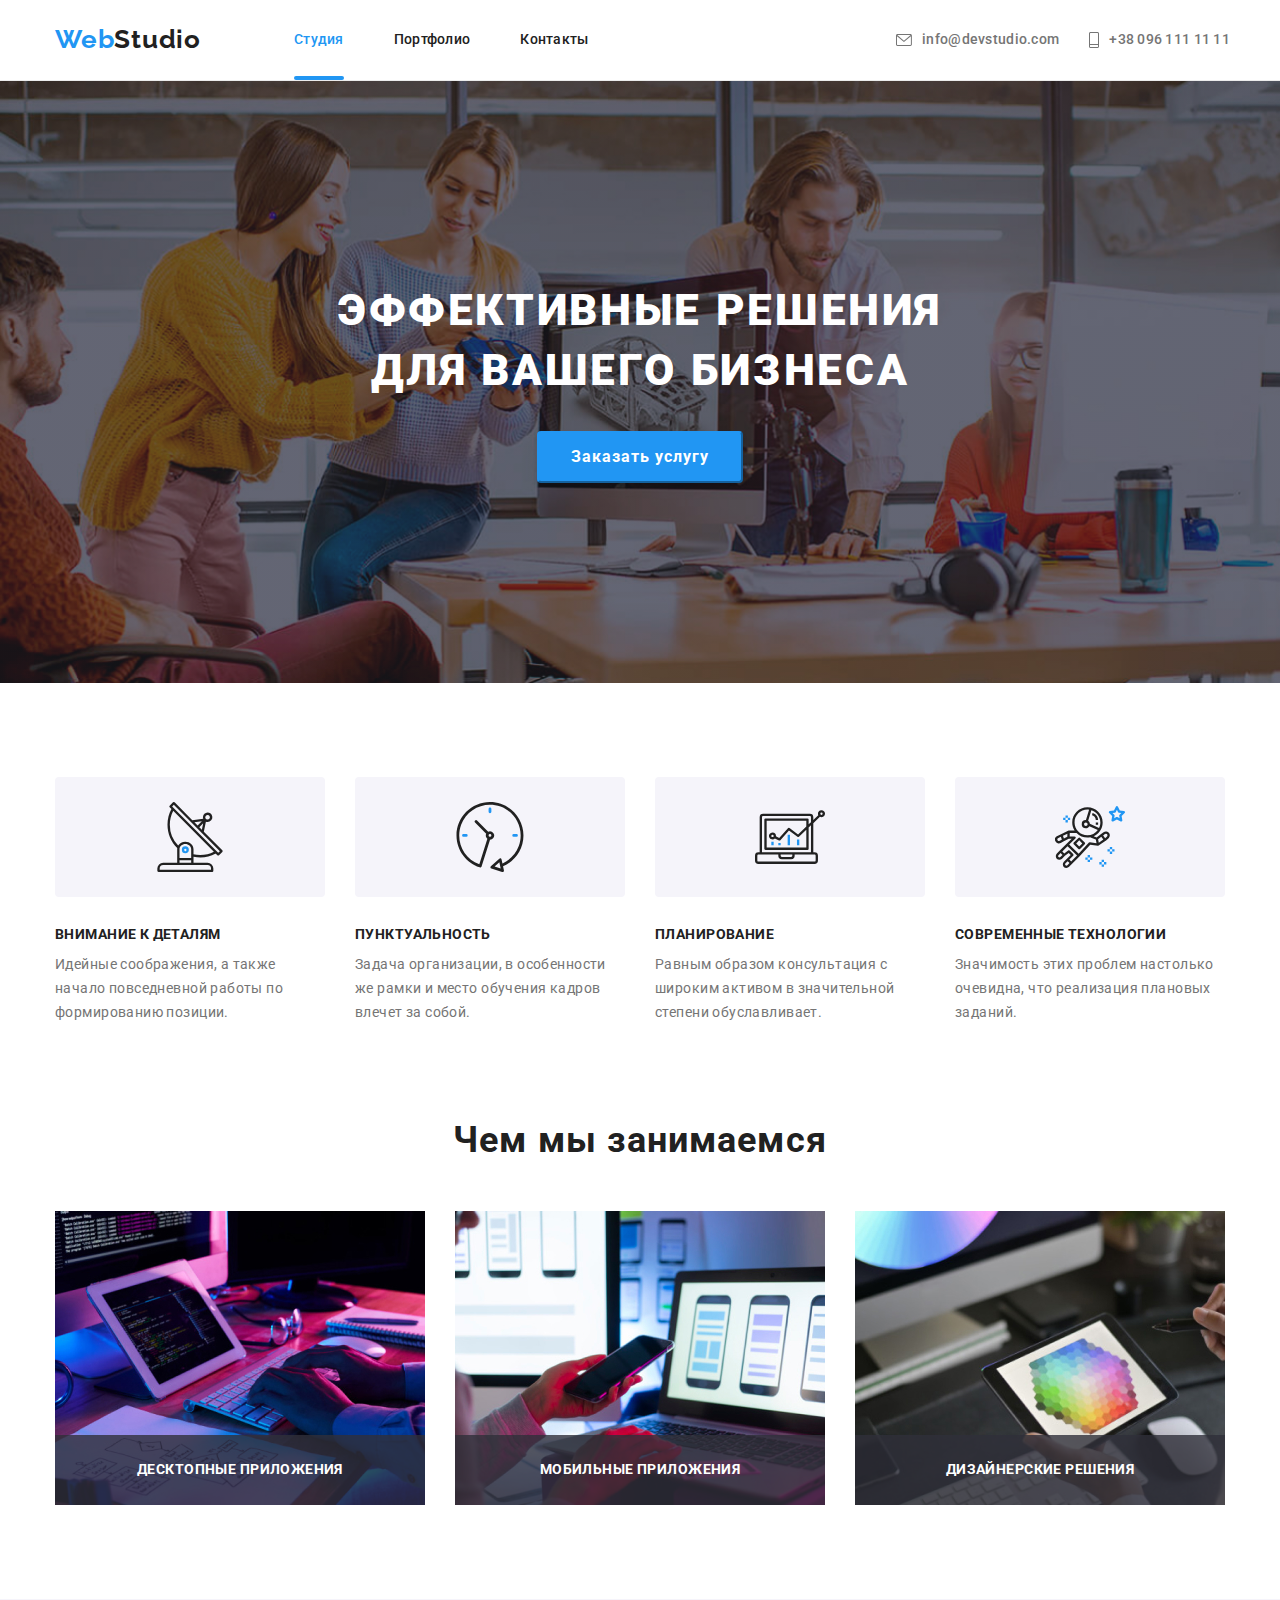
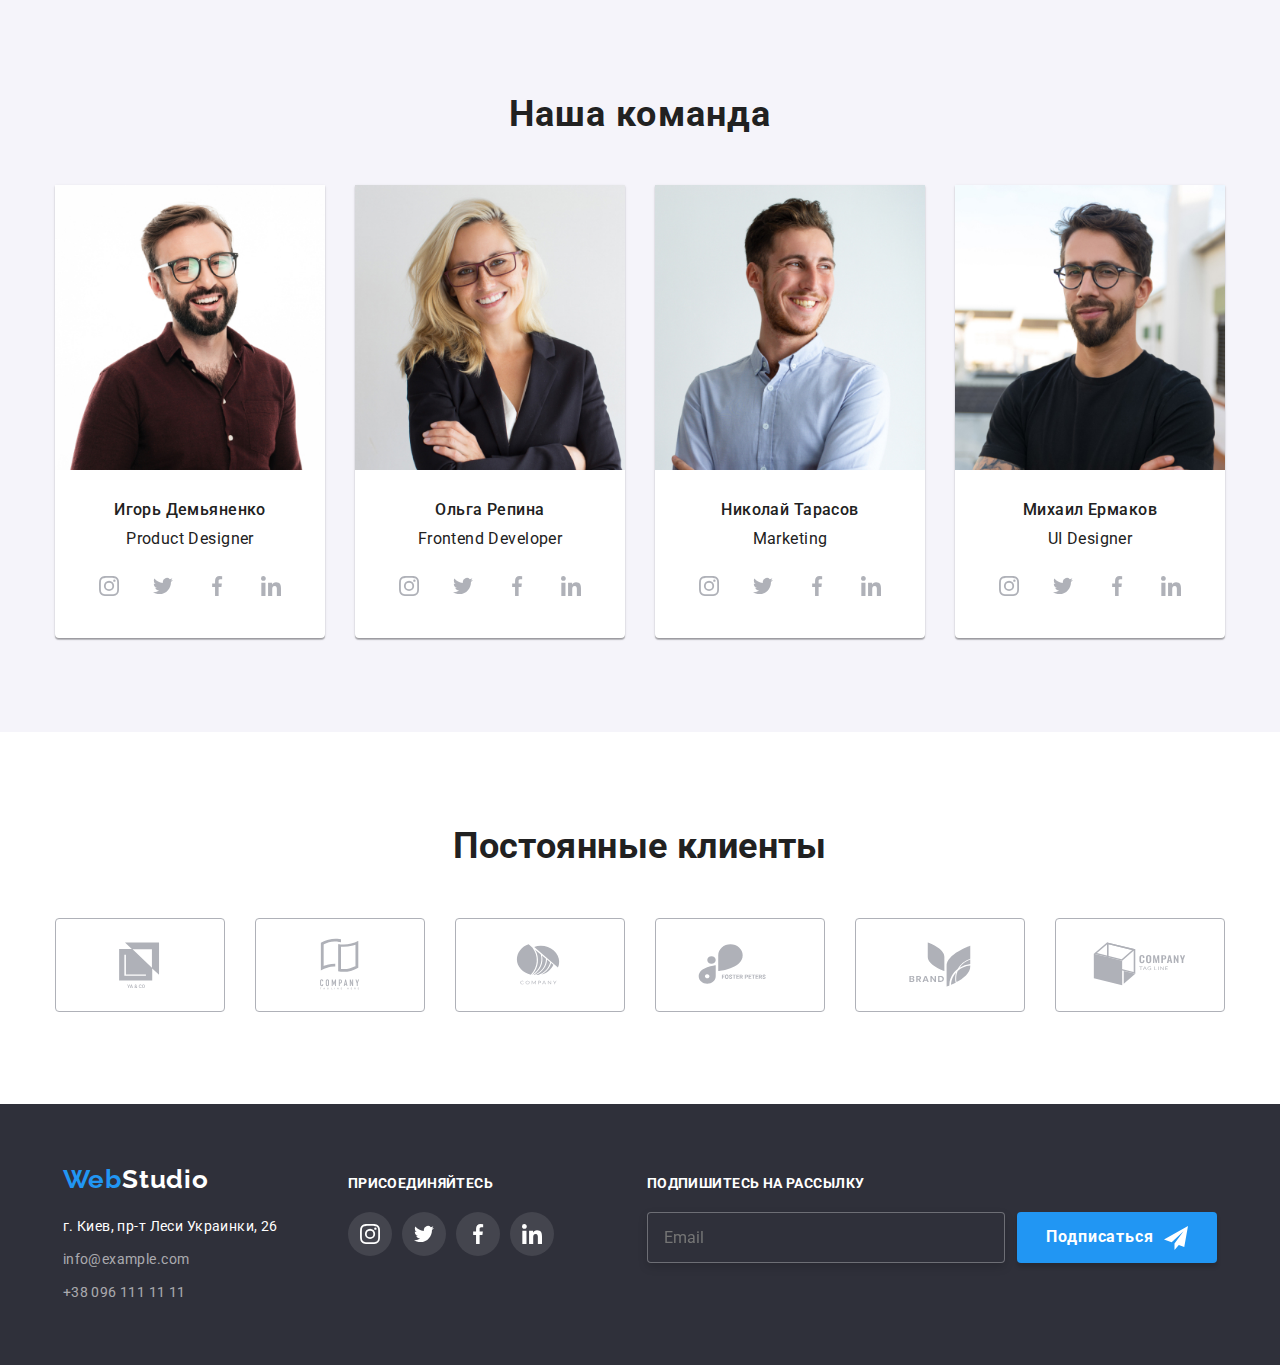
==== commit e05cfe10: "Виправлення 1.0" ====
--- a/index.html
+++ b/index.html
@@ -63,7 +63,7 @@
             <button type="button" class="menu-close-btn">
               <svg width="40" height="40" aria-label="Переключатель мобильного меню ">
                 <use class="menu-button__cross-button"
-                  href="/images/hero-img-and-svg/optimized-symbol-defs.svg#close-window-icon-mobile">
+                  href="./images/hero-img-and-svg/optimized-symbol-defs.svg#close-window-icon-mobile">
                 </use>
               </svg>
             </button>
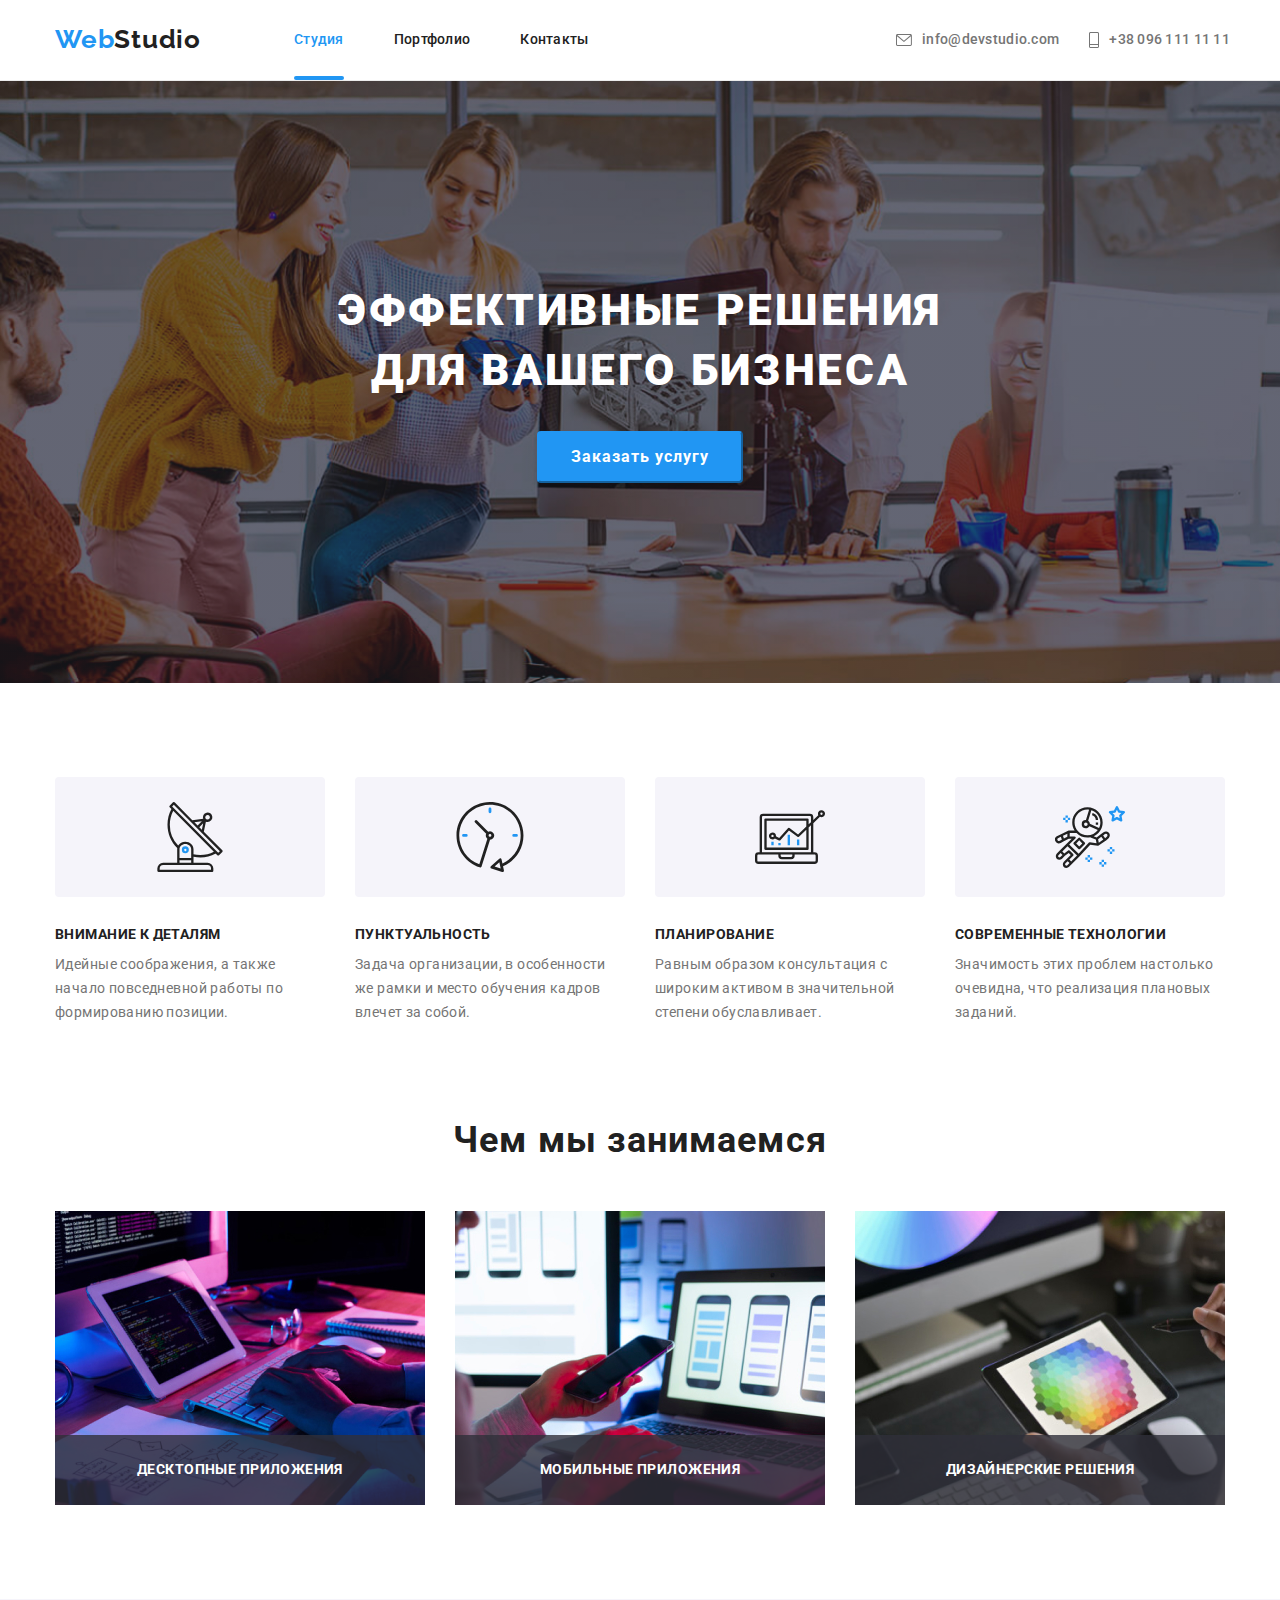
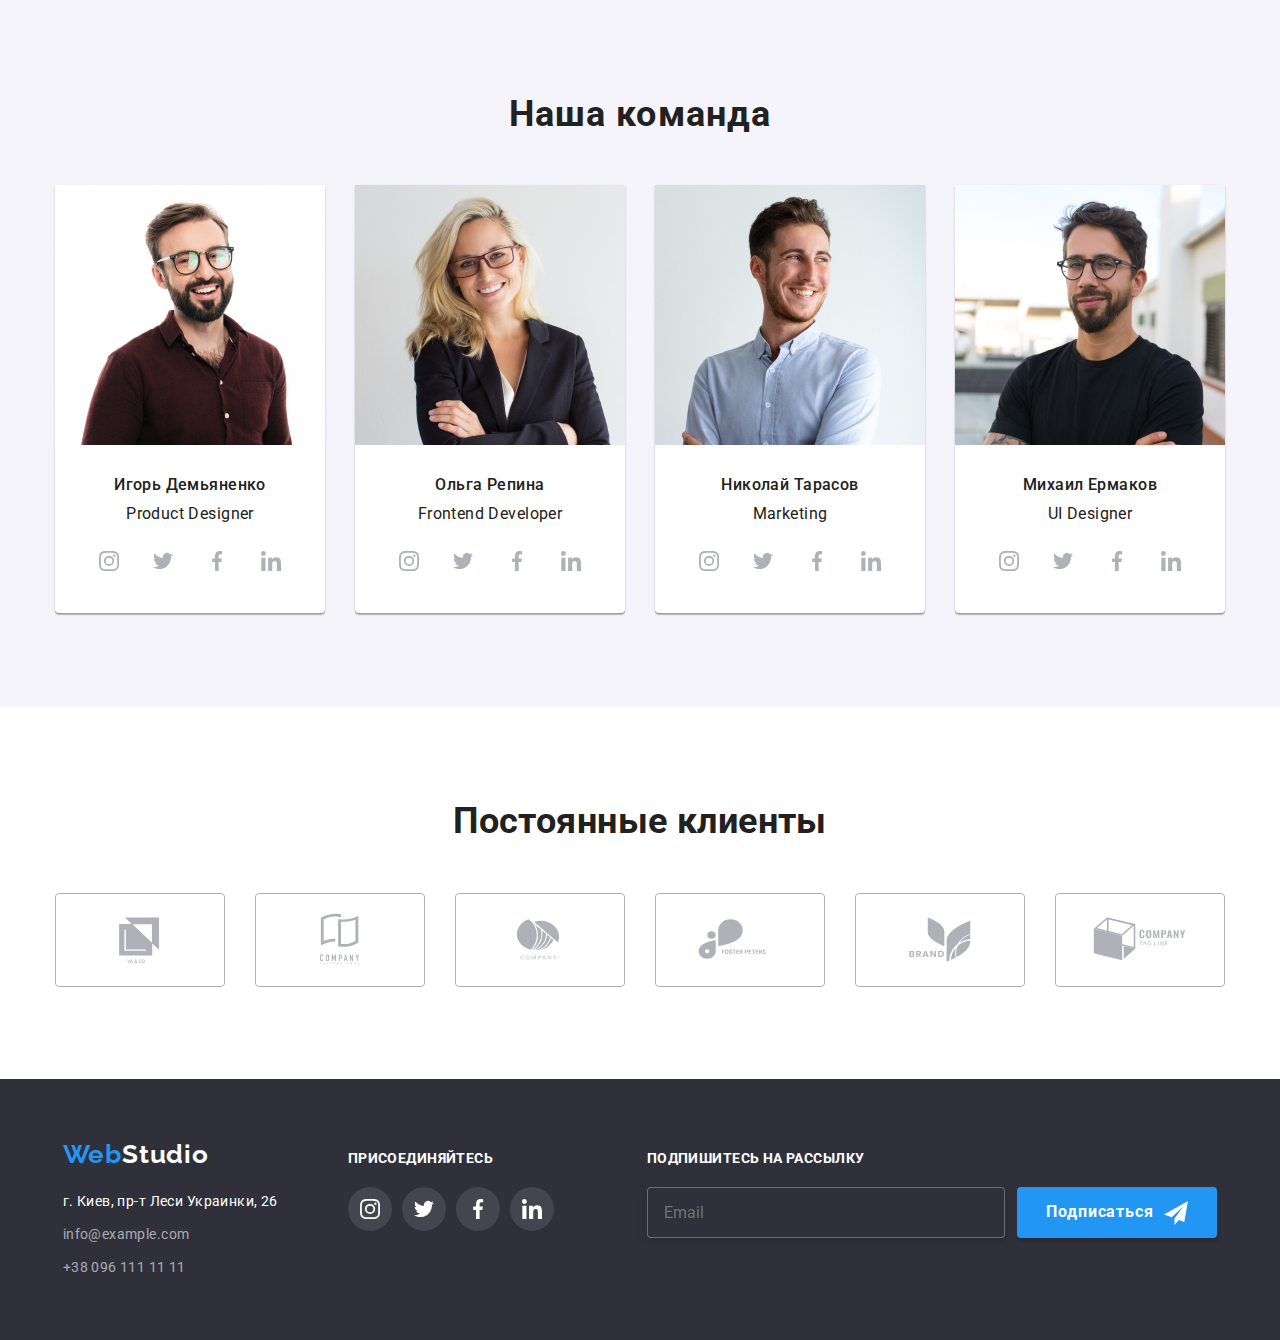
==== commit c38a360c: "Правки 1.3" ====
--- a/index.html
+++ b/index.html
@@ -161,21 +161,21 @@
             <li class="img-list__our-work-img"> 
               <img 
               srcset="./images/first-page-images/img-one@1x.jpg 1x, ./images/first-page-images/img-one@2x.jpg 2x" 
-              src="images/first-page-images/img-one.jpg" alt="верстка" title="верстка" width="370"> 
+              src="images/first-page-images/img-one.jpg" alt="верстка" title="верстка"> 
               <p class="img-list__description">Десктопные приложения</p>
             </li>
 
             <li class="img-list__our-work-img"> 
               <img 
               srcset="./images/first-page-images/img-two@1x.jpg 1x, ./images/first-page-images/img-two@2x.jpg 2x"
-              src="images/first-page-images/img-two.jpg" alt="адаптивная верстка" title="адаптивная верстка" width="370"> 
+              src="images/first-page-images/img-two.jpg" alt="адаптивная верстка" title="адаптивная верстка"> 
               <p class="img-list__description">Мобильные приложения</p>
             </li>
 
             <li class="img-list__our-work-img">
               <img 
               srcset="./images/first-page-images/img-three@1x.jpg 1x, ./images/first-page-images/img-three@2x.jpg 2x"
-              src="images/first-page-images/img-three.jpg" alt="дизайн" title="дизайн" width="370"> 
+              src="images/first-page-images/img-three.jpg" alt="дизайн" title="дизайн"> 
               <p class="img-list__description">Дизайнерские решения</p>
             </li>
           </ul>
@@ -190,9 +190,14 @@
             
             <li class="worderks-list__card">
               <picture>
-                <source srcset="./images/first-page-images/product-designer-mobile@1x.jpg 1x, ./images/first-page-images/product-designer-mobile@2x.jpg 2x" media="(max-width: 767px)">
-                <source srcset="./images/first-page-images/product-designer-tablet@1x.jpg 1x, ./images/first-page-images/product-designer-tablet@2x.jpg 2x" media="(min-width: 768px)">
-                <source srcset="./images/first-page-images/product-designer-desk@1x.jpg 1x, ./images/first-page-images/product-designer-desk@2x.jpg 2x" media="(min-width: 1200px)">
+                <source
+                  srcset="./images/first-page-images/product-designer-desk@1x.jpg 1x, ./images/first-page-images/product-designer-desk@2x.jpg 2x"
+                  media="(min-width: 1200px)">
+                <source
+                  srcset="./images/first-page-images/product-designer-tablet@1x.jpg 1x, ./images/first-page-images/product-designer-tablet@2x.jpg 2x"
+                  media="(min-width: 768px)">
+                <source srcset="./images/first-page-images/product-designer-mobile@1x.jpg 1x, ./images/first-page-images/product-designer-mobile@2x.jpg 2x" 
+                media="(max-width: 767px)">
                 <img src="./images/first-page-images/product-designer.jpg" alt="Игорь Демьяненко">
               </picture>
               
@@ -237,9 +242,13 @@
           
             <li class="worderks-list__card">
               <picture>
-                <source srcset="./images/first-page-images/front-developer-mobile@1x.jpg 1x, ./images/first-page-images/front-developer-mobile@2x.jpg 2x" media="(max-width: 767px)">
-                <source srcset="./images/first-page-images/front-developer-tablet@1x.jpg 1x, ./images/first-page-images/front-developer-tablet@2x.jpg 2x" media="(min-width: 768px)">
-                <source srcset="./images/first-page-images/front-developer-desk@1x.jpg 1x, ./images/first-page-images/front-developer-desk@2x.jpg 2x" media="(min-width: 1200px)">
+                <source
+                  srcset="./images/first-page-images/front-developer-desk@1x.jpg 1x, ./images/first-page-images/front-developer-desk@2x.jpg 2x"
+                  media="(min-width: 1200px)">
+                <source srcset="./images/first-page-images/front-developer-tablet@1x.jpg 1x, ./images/first-page-images/front-developer-tablet@2x.jpg 2x"
+                  media="(min-width: 768px)">
+                <source srcset="./images/first-page-images/front-developer-mobile@1x.jpg 1x, ./images/first-page-images/front-developer-mobile@2x.jpg 2x"
+                media="(max-width: 767px)">
                 <img src="images/first-page-images/front-developer.jpg" alt="Ольга Репина" >
               </picture>
               <div class="worderks-list__card-text">
@@ -283,9 +292,14 @@
           
             <li class="worderks-list__card">
               <picture>
-                <source srcset="./images/first-page-images/marketing-mobile@1x.jpg 1x, ./images/first-page-images/marketing-mobile@2x.jpg 2x" media="(max-width: 767px)">
-                <source srcset="./images/first-page-images/marketing-tablet@1x.jpg 1x, ./images/first-page-images/marketing-tablet@2x.jpg 2x" media="(min-width: 768px)">
-                <source srcset="./images/first-page-images/marketing-desk@1x.jpg 1x, ./images/first-page-images/marketing-desk@2x.jpg 2x" media="(min-width: 1200px)">
+                <source
+                  srcset="./images/first-page-images/marketing-desk@1x.jpg 1x, ./images/first-page-images/marketing-desk@2x.jpg 2x"
+                  media="(min-width: 1200px)">
+                <source
+                  srcset="./images/first-page-images/marketing-tablet@1x.jpg 1x, ./images/first-page-images/marketing-tablet@2x.jpg 2x"
+                  media="(min-width: 768px)">
+                <source srcset="./images/first-page-images/marketing-mobile@1x.jpg 1x, ./images/first-page-images/marketing-mobile@2x.jpg 2x" 
+                media="(max-width: 767px)">
                 <img src="images/first-page-images/marketing.jpg" alt="Николай Тарасов" >
               </picture>
               
@@ -330,9 +344,14 @@
           
             <li class="worderks-list__card">
               <picture>
-                <source srcset="./images/first-page-images/ui-designer-mobile@1x.jpg 1x, ./images/first-page-images/ui-designer-mobile@2x.jpg 2x" media="(max-width: 767px)">
-                <source srcset="./images/first-page-images/ui-designer-tablet@1x.jpg 1x, ./images/first-page-images/ui-designer-tablet@2x.jpg 2x" media="(min-width: 768px)">
-                <source srcset="./images/first-page-images/ui-designer-desk@1x.jpg 1x, ./images/first-page-images/ui-designer-desk@2x.jpg 2x" media="(min-width: 1200px)">
+                <source
+                  srcset="./images/first-page-images/ui-designer-desk@1x.jpg 1x, ./images/first-page-images/ui-designer-desk@2x.jpg 2x"
+                  media="(min-width: 1200px)">
+                <source
+                  srcset="./images/first-page-images/ui-designer-tablet@1x.jpg 1x, ./images/first-page-images/ui-designer-tablet@2x.jpg 2x"
+                  media="(min-width: 768px)">
+                <source srcset="./images/first-page-images/ui-designer-mobile@1x.jpg 1x, ./images/first-page-images/ui-designer-mobile@2x.jpg 2x"
+                  media="(max-width: 767px)">
                 <img src="images/first-page-images/ui-designer.jpg" alt="Михаил Ермаков" >
               </picture>
               
--- a/css/main.min.css
+++ b/css/main.min.css
@@ -1,2 +1,2 @@
-body{background-color:var(--main-white-color);color:var(--title-color);font-family:"Roboto","Raleway",sans-serif;font-weight:400;font-size:14px;line-height:1.17;letter-spacing:0.03em}body.modal-open{overflow:hidden}img{display:block;width:100%}h1,h2,h3,p{margin-top:0;margin-bottom:0}a{text-decoration:none}ul{list-style:none;padding:0;margin:0}:root{--animation-timer: cubic-bezier(0.4, 0, 0.2, 1);--nav-color: #212121;--mail-and-tell-color: #757575;--first-logo-part: #2196f3;--second-logo-header-part: #212121;--accent-color: #2196f3;--header-bottom-line: 1px solid #ececec;--hero-title-color: #ffffff;--hero-footer-buttons-bgcolor: #2196f3;--hero-footer-buttons-hover-focus-color: #188ce8;--text-bottons-color: #ffffff;--hero-and-footer-bgcolor: #2f303a;--title-color: #212121;--first-section-descrip-cl: #757575;--first-sec-svg-color: #f5f4fa;--p-color-for-img-second-sec: #ffffff;--worders-bg-color: #f5f4fa;--workers-card-bg-cl: #ffffff;--footer-main-color: #ffffff;--first-logo-part: #2196f3;--filter-buttons-bg-cl: #f5f4fa;--active-text-button-cl: #fff;--description-color-in-card: #757575;--overlay-text-color: #fff;--modal-bg-color: #fff;--modal-text-cl: #757575}.container{margin-left:auto;margin-right:auto;padding-left:15px;padding-right:15px;width:100%}@media screen and (min-width: 480px){.container{width:480px}}@media screen and (min-width: 768px){.container{width:768px}}@media screen and (min-width: 1200px){.container{width:1200px}}.visually-hidden{position:absolute;width:1px;height:1px;margin:-1px;border:0;padding:0;white-space:nowrap;-webkit-clip-path:inset(100%);clip-path:inset(100%);clip:rect(0 0 0 0);overflow:hidden}.menu-container{padding:10px 15px 48px 40px;width:100vw;height:100vh;position:fixed;background-color:#fff;top:0;right:0;z-index:999;height:100%;display:-webkit-box;display:-ms-flexbox;display:flex;-webkit-box-orient:vertical;-webkit-box-direction:normal;-ms-flex-direction:column;flex-direction:column;-webkit-box-pack:justify;-ms-flex-pack:justify;justify-content:space-between;background-color:white;font-size:20px}@media screen and (min-width: 768px){.menu-container{display:none}}.menu-open-btn,.menu-close-btn{display:-webkit-box;display:-ms-flexbox;display:flex;margin-left:auto;padding:0;border:none;background-color:transparent}@media screen and (min-width: 768px){.menu-open-btn,.menu-close-btn{display:none}}.menu-open-btn:hover,.menu-close-btn:hover,.menu-open-btn:focus,.menu-close-btn:focus{fill:#2196f3}.mob-menu__item{display:-webkit-box;display:-ms-flexbox;display:flex}.mob-menu__item:not(:last-child){margin-bottom:32px}.mob-menu__tel-item{margin-bottom:32px}.mob-menu__tel{display:block;font-family:Roboto;font-style:normal;font-weight:500;font-size:34px;line-height:1.18;letter-spacing:0.02em;color:#2196f3}.mob-menu__mail-item{margin-bottom:64px}.mob-menu__mail{display:block;font-family:Roboto;font-style:normal;font-weight:500;font-size:24px;line-height:1.17;letter-spacing:0.02em;color:#757575}.mob-menu__social-pages{display:-webkit-box;display:-ms-flexbox;display:flex;-webkit-column-gap:20px;column-gap:20px;-ms-flex-wrap:wrap;flex-wrap:wrap}.mob-menu__link{font-weight:500;font-size:40px;line-height:47px;text-align:center;letter-spacing:0.02em;text-decoration:none;color:#212121}.mob-menu__pages-link{position:relative;font-weight:500;font-size:18px;line-height:1.22;letter-spacing:0.02em;color:#2196f3}.mob-menu__pages-item{position:relative}.mob-menu__pages-item:not(:first-child)::before{content:"";display:block;position:absolute;top:0;left:-10px;width:1px;height:22px;background-color:rgba(33,33,33,0.2)}.mob-menu__current-page{color:var(--accent-color)}.page-header{border-bottom:var(--header-bottom-line);position:relative}@media screen and (max-width: 767px){.page-header{padding-top:16px;padding-bottom:16px}}.page-header__header-section{display:-webkit-box;display:-ms-flexbox;display:flex;-webkit-box-align:center;-ms-flex-align:center;align-items:center;-webkit-box-pack:justify;-ms-flex-pack:justify;justify-content:space-between;padding-left:15px;padding-right:10px}@media screen and (max-width: 767px){.page-header__header-section{max-width:767px}}.page-header__header-logo{display:inline-block;font-family:"Raleway";font-weight:700;font-size:26px;line-height:1.2;letter-spacing:0.03em;color:var(--first-logo-part)}.page-header__header-logo--black{color:var(--second-logo-header-part)}.page-header__site-nav{display:-webkit-box;display:-ms-flexbox;display:flex;-webkit-box-align:center;-ms-flex-align:center;align-items:center}@media screen and (min-width: 768px){.page-header__site-nav{margin-left:93px}}.nav-list{display:-webkit-box;display:-ms-flexbox;display:flex;-webkit-box-align:center;-ms-flex-align:center;align-items:center}@media screen and (max-width: 767px){.nav-list{display:none}}.nav-list__item:not(:last-child){margin-right:50px}.nav-list__link{display:-webkit-box;display:-ms-flexbox;display:flex;position:relative;-webkit-box-align:center;-ms-flex-align:center;align-items:center;padding-top:32px;padding-bottom:32px;font-weight:500;line-height:1.14;letter-spacing:0.02em;color:var(--nav-color);-webkit-transition:color 250ms var(--animation-timer);transition:color 250ms var(--animation-timer)}.nav-list__link:hover,.nav-list__link:focus{color:var(--accent-color)}.nav-list__current-page{color:var(--accent-color)}.nav-list__current-page::after{position:absolute;content:"";bottom:0px;width:100%;height:4px;border-radius:2px;background-color:var(--accent-color)}.mail-and-tel__list{display:-webkit-box;display:-ms-flexbox;display:flex;margin-left:auto;-webkit-box-align:center;-ms-flex-align:center;align-items:center}@media screen and (max-width: 767px){.mail-and-tel__list{display:none}}@media screen and (min-width: 768px) and (max-width: 1199px){.mail-and-tel__list{-webkit-box-orient:vertical;-webkit-box-direction:normal;-ms-flex-direction:column;flex-direction:column;-ms-flex-line-pack:center;align-content:center;-webkit-box-align:start;-ms-flex-align:start;align-items:flex-start;margin-left:84px}}@media screen and (min-width: 768px) and (max-width: 1199px){.mail-and-tel__list .mail-and-tel__item:not(:last-child){margin-bottom:10px}}@media screen and (min-width: 1200px){.mail-and-tel__list .mail-and-tel__item:not(:last-child){margin-right:30px}}.mail-and-tel__link{display:-webkit-box;display:-ms-flexbox;display:flex;-webkit-box-align:center;-ms-flex-align:center;align-items:center;font-weight:500;line-height:1.14;letter-spacing:0.02em;color:var(--mail-and-tell-color);-webkit-transition:color 250ms var(--animation-timer);transition:color 250ms var(--animation-timer)}.mail-and-tel__link:hover,.mail-and-tel__link:focus{color:var(--accent-color)}.mail-and-tel__contact-icon{margin-right:10px;fill:currentColor}.hero{background-size:cover;background-position:center;background-repeat:no-repeat;margin-left:auto;margin-right:auto;padding-top:118px;padding-bottom:118px;max-width:1600px;text-align:center;background-color:var(--hero-and-footer-bgcolor);background-image:-webkit-gradient(linear, left top, left bottom, from(rgba(47,48,58,0.4)), to(rgba(0,2,17,0.4))),url(../images/hero-img-and-svg/hero-mobile@1x.jpg);background-image:linear-gradient(rgba(47,48,58,0.4), rgba(0,2,17,0.4)),url(../images/hero-img-and-svg/hero-mobile@1x.jpg)}@media screen and (min-device-pixel-ratio: 2), screen and (-webkit-min-device-pixel-ratio: 2), screen and (min-resolution: 192dpi), screen and (min-resolution: 2dppx){.hero{background-image:-webkit-gradient(linear, left top, left bottom, from(rgba(47,48,58,0.4)), to(rgba(0,2,17,0.4))),url(../images/hero-img-and-svg/hero-mobile@2x.jpg);background-image:linear-gradient(rgba(47,48,58,0.4), rgba(0,2,17,0.4)),url(../images/hero-img-and-svg/hero-mobile@2x.jpg)}}@media screen and (min-width: 480px){.hero{background-image:-webkit-gradient(linear, left top, left bottom, from(rgba(47,48,58,0.4)), to(rgba(47,48,58,0.4))),url(../images/hero-img-and-svg/hero-tablet@1x.jpg);background-image:linear-gradient(rgba(47,48,58,0.4), rgba(47,48,58,0.4)),url(../images/hero-img-and-svg/hero-tablet@1x.jpg)}}@media screen and (min-width: 480px) and (min-device-pixel-ratio: 2), screen and (min-width: 480px) and (-webkit-min-device-pixel-ratio: 2), screen and (min-width: 480px) and (min-resolution: 192dpi), screen and (min-width: 480px) and (min-resolution: 2dppx){.hero{background-image:-webkit-gradient(linear, left top, left bottom, from(rgba(47,48,58,0.4)), to(rgba(47,48,58,0.4))),url(../images/hero-img-and-svg/hero-tablet@2x.jpg);background-image:linear-gradient(rgba(47,48,58,0.4), rgba(47,48,58,0.4)),url(../images/hero-img-and-svg/hero-tablet@2x.jpg)}}@media screen and (min-width: 1200px){.hero{background-image:-webkit-gradient(linear, left top, left bottom, from(rgba(47,48,58,0.4)), to(rgba(47,48,58,0.4))),url(../images/hero-img-and-svg/hero-desk@1x.jpg);background-image:linear-gradient(rgba(47,48,58,0.4), rgba(47,48,58,0.4)),url(../images/hero-img-and-svg/hero-desk@1x.jpg)}}@media screen and (min-width: 1200px) and (min-device-pixel-ratio: 2), screen and (min-width: 1200px) and (-webkit-min-device-pixel-ratio: 2), screen and (min-width: 1200px) and (min-resolution: 192dpi), screen and (min-width: 1200px) and (min-resolution: 2dppx){.hero{background-image:-webkit-gradient(linear, left top, left bottom, from(rgba(47,48,58,0.4)), to(rgba(47,48,58,0.4))),url(../images/hero-img-and-svg/hero-desk@2x.jpg);background-image:linear-gradient(rgba(47,48,58,0.4), rgba(47,48,58,0.4)),url(../images/hero-img-and-svg/hero-desk@2x.jpg)}}@media screen and (min-width: 1200px){.hero{padding-top:200px;padding-bottom:200px}}.hero__hero-title{margin-top:0;margin-bottom:30px;margin-left:auto;margin-right:auto;max-width:250px;font-weight:900;font-size:18px;line-height:1.62;letter-spacing:0.06em;text-align:center;text-transform:uppercase;color:var(--hero-title-color)}@media screen and (min-width: 480px){.hero__hero-title{font-size:26px;max-width:360px}}@media screen and (min-width: 1200px){.hero__hero-title{font-size:44px;max-width:360px;line-height:1.36;max-width:696px;margin-left:auto;margin-right:auto}}.hero__hero-button{border-radius:4px;border-color:var(--hero-footer-buttons-bgcolor);padding:10px 32px;min-width:200px;font-weight:700;font-size:16px;line-height:1.8;letter-spacing:0.06em;cursor:pointer;text-align:center;color:var(--text-bottons-color);background-color:var(--hero-footer-buttons-bgcolor);-webkit-box-shadow:0px 4px 4px rgba(0,0,0,0.15);box-shadow:0px 4px 4px rgba(0,0,0,0.15);-webkit-transition:background-color 250ms var(--animation-timer);transition:background-color 250ms var(--animation-timer)}.hero__hero-button:focus,.hero__hero-button:hover{background-color:var(--hero-footer-buttons-hover-focus-color)}.first-main-section{padding-top:60px;padding-bottom:60px}@media screen and (min-width: 1200px){.first-main-section{padding-top:94px;padding-bottom:94px}}@media screen and (max-width: 479px){.first-main-section{padding-left:15px;padding-right:15px}}.services-list__flex{display:-webkit-box;display:-ms-flexbox;display:flex;-ms-flex-wrap:wrap;flex-wrap:wrap}.services-list{-webkit-box-pack:center;-ms-flex-pack:center;justify-content:center;grid-gap:30px}@media screen and (min-width: 1200px){.services-list{display:-webkit-box;display:-ms-flexbox;display:flex}}@media screen and (max-width: 480px){.services-list{text-align:center}}@media screen and (min-width: 480px){.services-list__item{width:450px}}@media screen and (min-width: 768px){.services-list__item{width:354px}}@media screen and (min-width: 1200px){.services-list__item{width:270px}}.services-list__feature-icons{display:-webkit-box;display:-ms-flexbox;display:flex;-webkit-box-align:center;-ms-flex-align:center;align-items:center;-webkit-box-pack:center;-ms-flex-pack:center;justify-content:center;margin-bottom:30px;border-radius:4px;height:120px;background-color:var(--first-sec-svg-color)}.services-list__feature-title{margin-bottom:10px;font-weight:700;font-size:14px;line-height:1.14;letter-spacing:0.03em;text-transform:uppercase;text-align:center;color:var(--title-color)}@media screen and (min-width: 768px){.services-list__feature-title{text-align:left}}.services-list__feature-description{font-size:14px;line-height:1.71;color:var(--first-section-descrip-cl)}.second-main-section{padding-bottom:94px;display:none}@media screen and (min-width: 1200px){.second-main-section{display:block}}.second-main-section__title{margin-bottom:50px;font-weight:700;font-size:36px;line-height:42px;text-align:center;letter-spacing:0.03em}.img-list{display:-webkit-box;display:-ms-flexbox;display:flex}.img-list__our-work-img:not(:last-child){margin-right:30px}.img-list__our-work-img:not(:last-child){margin-right:30px}.img-list__our-work-img{position:relative}.img-list__description{position:absolute;bottom:0;width:100%;padding:27px 0px;font-weight:700;font-size:14px;line-height:1.14;text-align:center;letter-spacing:0.03em;text-transform:uppercase;color:var(--p-color-for-img-second-sec);background:rgba(47,48,58,0.8)}.third-main-section{padding-top:60px;padding-bottom:60px;background-color:var(--worders-bg-color)}@media screen and (min-width: 1200px){.third-main-section{padding-top:94px;padding-bottom:94px}}.third-main-section__title{margin-top:0;margin-bottom:30px;font-weight:700;font-size:36px;line-height:42px;text-align:center;letter-spacing:0.03em}@media screen and (min-width: 1200px){.third-main-section__title{margin-bottom:50px}}.worderks-list{display:-webkit-box;display:-ms-flexbox;display:flex;-ms-flex-wrap:wrap;flex-wrap:wrap;-webkit-box-pack:center;-ms-flex-pack:center;justify-content:center;-webkit-box-align:center;-ms-flex-align:center;align-items:center;grid-gap:30px}.worderks-list__card-text{padding-top:30px;padding-bottom:30px}.worderks-list__workers-name{margin-bottom:10px;font-weight:500;font-size:16px;line-height:1.19;text-align:center}.worderks-list .worderks-list__workers-specialty{margin-bottom:16px;font-size:16px;line-height:1.19;text-align:center;color:var(--p-color)}.worderks-list__card{text-align:center;background-color:var(--workers-card-bg-cl);-webkit-box-shadow:0px 1px 3px rgba(0,0,0,0.12),0px 1px 1px rgba(0,0,0,0.14),0px 2px 1px rgba(0,0,0,0.2);box-shadow:0px 1px 3px rgba(0,0,0,0.12),0px 1px 1px rgba(0,0,0,0.14),0px 2px 1px rgba(0,0,0,0.2);border-radius:0px 0px 4px 4px}@media screen and (max-width: 479px){.worderks-list__card{width:270px}}@media screen and (min-width: 480px){.worderks-list__card{width:450px}}@media screen and (min-width: 768px){.worderks-list__card{width:354px}}@media screen and (min-width: 1200px){.worderks-list__card{width:270px}}.worderks-list__social-messengers{display:-webkit-inline-box;display:-ms-inline-flexbox;display:inline-flex}.worderks-list__messenger:not(:last-child){margin-right:10px}.worderks-list__personal-page{display:-webkit-box;display:-ms-flexbox;display:flex;-webkit-box-align:center;-ms-flex-align:center;align-items:center;-webkit-box-pack:center;-ms-flex-pack:center;justify-content:center;border-radius:50%;width:44px;height:44px;background-color:var(--workers-card-bg-cl);-webkit-transition:background-color 250ms var(--animation-timer);transition:background-color 250ms var(--animation-timer)}.worderks-list__personal-page:hover,.worderks-list__personal-page:focus{background-color:var(--accent-color)}.worderks-list__person-link{fill:#afb1b8;-webkit-transition:fill 250ms var(--animation-timer);transition:fill 250ms var(--animation-timer)}.worderks-list__personal-page:hover .worderks-list__person-link,.worderks-list__personal-page:focus .worderks-list__person-link{fill:var(--workers-card-bg-cl)}.clients{padding-top:60px;padding-bottom:60px}@media screen and (min-width: 1200px){.clients{padding-top:94px;padding-bottom:94px}}.clients__list{display:-webkit-box;display:-ms-flexbox;display:flex;-ms-flex-wrap:wrap;flex-wrap:wrap;-webkit-box-pack:center;-ms-flex-pack:center;justify-content:center;grid-gap:30px}@media screen and (min-width: 1200px){.clients__list{-ms-flex-wrap:nowrap;flex-wrap:nowrap}}.clients__title{margin-bottom:30px;font-weight:700;font-size:28px;line-height:1.16;text-align:center}@media screen and (min-width: 1200px){.clients__title{margin-bottom:50px;font-size:36px}}.clients__item{height:92px;-webkit-transition:border 250ms var(--animation-timer);transition:border 250ms var(--animation-timer)}.clients__item:hover,.clients__item:focus{color:var(--accent-color);border-color:var(--accent-color)}@media screen and (max-width: 767px){.clients__item{width:210px}}@media screen and (min-width: 768px){.clients__item{width:226px}}@media screen and (min-width: 1200px){.clients__item{width:170px}}.clients__link{display:-webkit-box;display:-ms-flexbox;display:flex;-webkit-box-pack:center;-ms-flex-pack:center;justify-content:center;-webkit-box-align:center;-ms-flex-align:center;align-items:center;border-radius:4px;border:1px solid #afb1b8;color:#afb1b8;background-color:#fff;padding:16px 32px;-webkit-transition:border 250ms var(--animation-timer);transition:border 250ms var(--animation-timer)}.clients__link:hover,.clients__link:focus{color:var(--accent-color);border-color:var(--accent-color)}@media screen and (min-width: 1200px){.clients__link{width:170px}}.clients__icon{fill:#afb1b8;-webkit-transition:fill 250ms var(--animation-timer);transition:fill 250ms var(--animation-timer)}.clients__link:hover .clients__icon,.clients__link:focus .clients__icon{fill:var(--accent-color)}.filter{padding-top:60px;padding-bottom:60px}@media screen and (min-width: 1200px){.filter{padding-top:94px;padding-bottom:94px}}@media screen and (max-width: 479px){.filter{padding-left:15px;padding-right:15px}}.filter__button-list{display:-webkit-box;display:-ms-flexbox;display:flex;-ms-flex-wrap:wrap;flex-wrap:wrap;-webkit-box-pack:start;-ms-flex-pack:start;justify-content:flex-start;margin-bottom:40px;grid-gap:8px;grid-row-gap:15px}@media (min-width: 768px){.filter__button-list{-webkit-box-pack:center;-ms-flex-pack:center;justify-content:center;margin-bottom:30px}}@media (min-width: 1200px){.filter__button-list{margin-bottom:50px}}.filter__button{padding:6px 22px;border-radius:4px;border:none;font-weight:500;font-size:16px;line-height:1.6;letter-spacing:0.03em;cursor:pointer;text-align:center;background-color:var(--filter-buttons-bg-cl);-webkit-transition:color 250ms var(--animation-timer),background-color 250ms var(--animation-timer),-webkit-box-shadow 250ms var(--animation-timer);transition:color 250ms var(--animation-timer),background-color 250ms var(--animation-timer),-webkit-box-shadow 250ms var(--animation-timer);transition:color 250ms var(--animation-timer),background-color 250ms var(--animation-timer),box-shadow 250ms var(--animation-timer);transition:color 250ms var(--animation-timer),background-color 250ms var(--animation-timer),box-shadow 250ms var(--animation-timer),-webkit-box-shadow 250ms var(--animation-timer)}.filter__button:hover,.filter__button:focus{background:var(--accent-color);color:var(--active-text-button-cl);-webkit-box-shadow:0px 3px 1px rgba(0,0,0,0.1),0px 1px 2px rgba(0,0,0,0.08),0px 2px 2px rgba(0,0,0,0.12);box-shadow:0px 3px 1px rgba(0,0,0,0.1),0px 1px 2px rgba(0,0,0,0.08),0px 2px 2px rgba(0,0,0,0.12)}@media screen and (min-width: 768px){.filter__list{display:-webkit-box;display:-ms-flexbox;display:flex;-ms-flex-wrap:wrap;flex-wrap:wrap;margin:-15px}}.filter__card{border-bottom:1px solid #eeeeee}@media screen and (min-width: 768px){.filter__card{width:calc((100% - 60px) / 2);margin:15px}}@media screen and (min-width: 1200px){.filter__card{width:calc((100% - 90px) / 3)}}@media screen and (max-width: 768px){.filter__card:not(:last-child){margin-bottom:30px}}.filter__link{display:block;-webkit-transition:-webkit-box-shadow 250ms var(--animation-timer);transition:-webkit-box-shadow 250ms var(--animation-timer);transition:box-shadow 250ms var(--animation-timer);transition:box-shadow 250ms var(--animation-timer), -webkit-box-shadow 250ms var(--animation-timer)}.filter__link:hover,.filter__link:focus{-webkit-box-shadow:0px 1px 1px rgba(0,0,0,0.12),0px 4px 4px rgba(0,0,0,0.06),1px 4px 6px rgba(0,0,0,0.16);box-shadow:0px 1px 1px rgba(0,0,0,0.12),0px 4px 4px rgba(0,0,0,0.06),1px 4px 6px rgba(0,0,0,0.16)}.filter__card-box{padding:20px 24px;border-right:1px solid #eeeeee;border-bottom:1px solid #eeeeee;border-left:1px solid #eeeeee}.filter__card-box-title{margin-bottom:4px;font-weight:700;font-size:18px;line-height:2;letter-spacing:0.06em;color:var(--title-color)}.filter__card-box-text{font-size:16px;line-height:2;letter-spacing:0.03em;color:var(--description-color-in-card)}.filter__overlay{position:relative;overflow:hidden}.filter__overlay::before{content:"";position:absolute;width:100%;height:100%;-webkit-transform:translateY(100%);transform:translateY(100%);-webkit-transition:-webkit-transform 250ms var(--animation-timer);transition:-webkit-transform 250ms var(--animation-timer);transition:transform 250ms var(--animation-timer);transition:transform 250ms var(--animation-timer), -webkit-transform 250ms var(--animation-timer);background-color:rgba(33,150,243,0.9)}.filter__link:hover .filter__overlay::before,.filter__link:focus .filter__overlay::before{-webkit-transform:translateY(0%);transform:translateY(0%)}.filter-card-link:hover,.filter-card-link:focus{-webkit-box-shadow:0px 1px 1px rgba(0,0,0,0.12),0px 4px 4px rgba(0,0,0,0.06),1px 4px 6px rgba(0,0,0,0.16);box-shadow:0px 1px 1px rgba(0,0,0,0.12),0px 4px 4px rgba(0,0,0,0.06),1px 4px 6px rgba(0,0,0,0.16)}.filter__overlay-text{position:absolute;padding:63px 24px;-webkit-transition:-webkit-transform 250ms var(--animation-timer);transition:-webkit-transform 250ms var(--animation-timer);transition:transform 250ms var(--animation-timer);transition:transform 250ms var(--animation-timer), -webkit-transform 250ms var(--animation-timer);font-size:18px;line-height:1.56;letter-spacing:0.03em;color:var(--overlay-text-color)}.filter__link:hover .filter__overlay-text,.filter__link:focus .filter__overlay-text{-webkit-transform:translateY(-100%);transform:translateY(-100%)}@media screen and (max-width: 480px){.filter__overlay-text{padding:5px 5px}}.footer{padding-top:60px;padding-bottom:60px;text-align:center;background-color:var(--hero-and-footer-bgcolor)}.footer__container{display:-webkit-box;display:-ms-flexbox;display:flex;-webkit-box-align:baseline;-ms-flex-align:baseline;align-items:baseline;-ms-flex-pack:distribute;justify-content:space-around}.footer__flex{display:block;margin:0;padding:0px;list-style:none;-webkit-box-align:baseline;-ms-flex-align:baseline;align-items:baseline}@media screen and (min-width: 768px){.footer__flex{display:-webkit-box;display:-ms-flexbox;display:flex;-webkit-box-pack:center;-ms-flex-pack:center;justify-content:center;-ms-flex-wrap:wrap;flex-wrap:wrap;gap:30px 165px}}@media (min-width: 1200px){.footer__flex{display:-webkit-box;display:-ms-flexbox;display:flex;-webkit-box-pack:center;-ms-flex-pack:center;justify-content:center;text-align:left;gap:70px}}.footer__logo{font-family:"Raleway";font-weight:700;font-size:26px;line-height:1.2;letter-spacing:0.03em;color:var(--first-logo-part)}.footer__logo--white{color:var(--footer-main-color)}.address{margin-top:20px}.address__item:not(:last-child){margin-bottom:9px}.address__link{font-style:normal;font-weight:400;font-size:14px;line-height:1.7;letter-spacing:0.03em;color:rgba(255,255,255,0.6);-webkit-transition:color 250ms var(--animation-timer);transition:color 250ms var(--animation-timer)}.address__link--white{color:var(--footer-main-color)}.address__link:focus,.address__link:hover{color:var(--accent-color)}.social-pages{display:block;margin-top:60px}@media (min-width: 768px){.social-pages{margin-top:0px}}.social-pages__title{margin-bottom:20px;font-weight:700;font-size:14px;line-height:1.14;text-transform:uppercase;color:var(--footer-main-color)}@media (min-width: 1200px){.social-pages__title{text-align:left}}.social-pages__list{display:-webkit-box;display:-ms-flexbox;display:flex;-webkit-box-pack:center;-ms-flex-pack:center;justify-content:center}.social-pages__item:not(:last-child){margin-right:10px}.social-pages__icon{fill:var(--footer-main-color)}.social-pages__link{display:-webkit-box;display:-ms-flexbox;display:flex;-webkit-box-align:center;-ms-flex-align:center;align-items:center;-webkit-box-pack:center;-ms-flex-pack:center;justify-content:center;width:44px;height:44px;border-radius:50%;background:rgba(255,255,255,0.1);-webkit-transition:background-color 250ms var(--animation-timer);transition:background-color 250ms var(--animation-timer)}.social-pages__link:hover,.social-pages__link:focus{background-color:var(--accent-color)}.mail-form{margin-top:60px}@media (min-width: 768px){.mail-form{margin-top:0px;padding:0}}@media (min-width: 1200px){.mail-form{margin-left:23px}}@media (min-width: 1200px){.mail-form__form{display:-webkit-box;display:-ms-flexbox;display:flex}}.mail-form__title{margin-bottom:20px;font-weight:700;font-size:14px;line-height:1.14;text-transform:uppercase;color:var(--footer-main-color)}.mail-form__input{padding:15px 16px;width:100%;border:1px solid rgba(255,255,255,0.3);-webkit-filter:drop-shadow(0px 4px 4px rgba(0,0,0,0.15));filter:drop-shadow(0px 4px 4px rgba(0,0,0,0.15));border-radius:4px;font-size:16px;line-height:1.2;color:rgba(255,255,255,0.6);background:var(--hero-and-footer-bgcolor);-webkit-transition:background-color 250ms var(--animation-timer);transition:background-color 250ms var(--animation-timer)}@media (min-width: 1200px){.mail-form__input{width:358px;margin-right:12px}}.mail-form__button{display:-webkit-inline-box;display:-ms-inline-flexbox;display:inline-flex;margin-top:20px;padding:10px 29px;font-weight:700;font-size:16px;line-height:1.9;letter-spacing:0.06em;color:var(--text-bottons-color);background:var(--hero-footer-buttons-bgcolor);-webkit-box-shadow:0px 4px 4px rgba(0,0,0,0.15);box-shadow:0px 4px 4px rgba(0,0,0,0.15);border-radius:4px;border:none;-webkit-transition:background-color 250ms var(--animation-timer);transition:background-color 250ms var(--animation-timer)}.mail-form__button:focus,.mail-form__button:hover{background-color:var(--hero-footer-buttons-hover-focus-color)}@media (min-width: 1200px){.mail-form__button{margin-top:0px}}.mail-form__button::after{-ms-flex-item-align:center;-ms-grid-row-align:center;align-self:center;content:"";width:24px;height:24px;margin-left:10px;background-image:url(../images/hero-img-and-svg/icon-send-footer.svg)}.backdrop{position:fixed;top:0;left:0;width:100%;height:100%;background:rgba(0,0,0,0.2);opacity:1;-webkit-transition:opacity 250ms var(--animation-timer);transition:opacity 250ms var(--animation-timer);overflow-y:scroll}.is-hidden{opacity:0;pointer-events:none}.backdrop.is-hidden .modal{-webkit-transform:translate(-50%, -50%) scale(1.1);transform:translate(-50%, -50%) scale(1.1)}.modal{position:absolute;left:50%;top:50%;width:320px;min-height:581px;-webkit-box-shadow:0px 1px 3px rgba(0,0,0,0.12),0px 1px 1px rgba(0,0,0,0.14),0px 2px 1px rgba(0,0,0,0.2);box-shadow:0px 1px 3px rgba(0,0,0,0.12),0px 1px 1px rgba(0,0,0,0.14),0px 2px 1px rgba(0,0,0,0.2);border-radius:4px;background:var(--modal-bg-color);-webkit-transform:translate(-50%, -50%) scale(1);transform:translate(-50%, -50%) scale(1);-webkit-transition:scale 250ms var(--animation-timer),-webkit-transform 250ms var(--animation-timer);transition:scale 250ms var(--animation-timer),-webkit-transform 250ms var(--animation-timer);transition:transform 250ms var(--animation-timer),scale 250ms var(--animation-timer);transition:transform 250ms var(--animation-timer),scale 250ms var(--animation-timer),-webkit-transform 250ms var(--animation-timer)}@media screen and (min-width: 1200px){.modal{min-width:528px;min-height:581px}}@media screen and (min-width: 480px){.modal{width:450px;min-height:609px}}.modal__button{position:absolute;right:0;display:-webkit-box;display:-ms-flexbox;display:flex;-webkit-box-align:center;-ms-flex-align:center;align-items:center;-webkit-box-pack:center;-ms-flex-pack:center;justify-content:center;margin-top:8px;margin-right:8px;width:30px;height:30px;border-radius:50%;border:1px solid rgba(0,0,0,0.1);background:white}.modal__cross-icon{fill:#000;-webkit-transition:250ms var(--animation-timer);transition:250ms var(--animation-timer)}.modal__button:hover .modal__cross-icon,.modal__button:focus .modal__cross-icon{fill:var(--accent-color)}.form{margin-left:auto;margin-right:auto;padding:40px}@media screen and (min-width: 480px){.form{width:450px}}@media screen and (min-width: 1200px){.form{width:528px}}.form__top-title-margin{margin-top:12px}.form__title{display:block;text-align:center;font-weight:700;font-size:20px;line-height:1.1;letter-spacing:0.03em;color:var(--title-color)}.form__field{position:relative;display:-webkit-box;display:-ms-flexbox;display:flex;-webkit-box-orient:vertical;-webkit-box-direction:normal;-ms-flex-direction:column;flex-direction:column;margin-bottom:10px}.form__label{display:-webkit-box;display:-ms-flexbox;display:flex;-webkit-box-align:center;-ms-flex-align:center;align-items:center;margin-bottom:4px;font-size:12px;line-height:1.17;letter-spacing:0.01em;color:var(--modal-text-cl)}.form__label-agreement{display:-webkit-box;display:-ms-flexbox;display:flex;-webkit-box-align:center;-ms-flex-align:center;align-items:center;font-size:11px;line-height:1.14;color:var(--modal-text-cl)}@media screen and (max-width: 479px){.form__label-agreement{display:block;font-size:10px;line-height:1.11}}@media screen and (min-width: 1200px){.form__label-agreement{font-size:14px;line-height:1.71}}.form__text-form{margin-bottom:4px}.form__last-field{margin-bottom:20px}.form__agreement-line{padding-left:24px;margin-bottom:30px;line-height:1.7;color:var(--modal-text-cl)}@media screen and (min-width: 1200px){.form__agreement-line{padding-left:39px}}.form__policy-link{margin-left:4px;-webkit-text-decoration-line:underline;text-decoration-line:underline;color:var(--accent-color)}@media screen and (max-width: 479px){.form__policy-link{margin-left:0}}.form__intend-icon{position:absolute;top:50%;left:15px;fill:currentColor;-webkit-transition:250ms var(--animation-timer);transition:250ms var(--animation-timer)}.form__input:hover ~ .form__intend-icon,.form__input:focus ~ .form__intend-icon{fill:var(--accent-color)}.form__input{padding:14px 42px;width:100%;height:40px;border:1px solid rgba(33,33,33,0.2);border-radius:4px;outline:none;-webkit-transition:250ms var(--animation-timer);transition:250ms var(--animation-timer)}.form__input:hover,.form__input:focus{border-color:var(--accent-color)}.form__comment{padding:12px 16px;resize:none;width:100%;height:120px;border:1px solid rgba(33,33,33,0.2);-webkit-box-sizing:border-box;box-sizing:border-box;border-radius:4px;outline:none;-webkit-transition:250ms var(--animation-timer);transition:250ms var(--animation-timer)}.form__comment:hover,.form__comment:focus{border-color:var(--accent-color)}.form__checkbox{position:absolute;width:1px;height:1px;margin:-1px;border:0;padding:0;white-space:nowrap;-webkit-clip-path:inset(100%);clip-path:inset(100%);clip:rect(0 0 0 0);overflow:hidden}.form__checkbox:checked+.form__check-icon{background-image:url(../images/modal-window-check-svg/only-tick.svg);background-color:var(--accent-color);border-radius:2px;-webkit-transition:250ms var(--animation-timer);transition:250ms var(--animation-timer)}.form__checkbox:focus+.form__check-icon{background-color:var(--main-white-color)}.form__checkbox:checked:focus+.form__check-icon{background-image:url(../images/modal-window-check-svg/only-tick.svg);background-color:var(--accent-color);border-radius:2px}.form__check-icon{position:absolute;margin-left:-2.1em;width:16px;height:15px;background-position-x:70%;background-position-y:60%;background-repeat:no-repeat;background-image:url(../images/modal-window-check-svg/check-box-icon.svg);-webkit-transition:250ms var(--animation-timer);transition:250ms var(--animation-timer)}@media screen and (max-width: 479px){.form__check-icon{margin-left:-2.4em;margin-top:0.2em}}@media screen and (min-width: 1200px){.form__check-icon{margin-left:-1.6em}}.modal__submit-button{margin:0 auto;display:-webkit-box;display:-ms-flexbox;display:flex;-webkit-box-align:center;-ms-flex-align:center;align-items:center;text-align:center;padding:10px 55px;font-weight:700;font-size:16px;line-height:30px;letter-spacing:0.06em;background:var(--accent-color);-webkit-box-shadow:0px 4px 4px rgba(0,0,0,0.15);box-shadow:0px 4px 4px rgba(0,0,0,0.15);border-radius:4px;border:none;color:#fff;-webkit-transition:var(--animation-timer);transition:var(--animation-timer)}.modal__submit-button:hover,.modal__submit-button:focus{background-color:#188CE8}
+body{background-color:var(--main-white-color);color:var(--title-color);font-family:"Roboto","Raleway",sans-serif;font-weight:400;font-size:14px;line-height:1.17;letter-spacing:0.03em}body.modal-open{overflow:hidden}img{display:block;width:100%}h1,h2,h3,p{margin-top:0;margin-bottom:0}a{text-decoration:none}ul{list-style:none;padding:0;margin:0}:root{--animation-timer: cubic-bezier(0.4, 0, 0.2, 1);--nav-color: #212121;--mail-and-tell-color: #757575;--first-logo-part: #2196f3;--second-logo-header-part: #212121;--accent-color: #2196f3;--header-bottom-line: 1px solid #ececec;--hero-title-color: #ffffff;--hero-footer-buttons-bgcolor: #2196f3;--hero-footer-buttons-hover-focus-color: #188ce8;--text-bottons-color: #ffffff;--hero-and-footer-bgcolor: #2f303a;--title-color: #212121;--first-section-descrip-cl: #757575;--first-sec-svg-color: #f5f4fa;--p-color-for-img-second-sec: #ffffff;--worders-bg-color: #f5f4fa;--workers-card-bg-cl: #ffffff;--footer-main-color: #ffffff;--first-logo-part: #2196f3;--filter-buttons-bg-cl: #f5f4fa;--active-text-button-cl: #fff;--description-color-in-card: #757575;--overlay-text-color: #fff;--modal-bg-color: #fff;--modal-text-cl: #757575}.container{margin-left:auto;margin-right:auto;padding-left:15px;padding-right:15px;width:100%}@media screen and (min-width: 480px){.container{width:480px}}@media screen and (min-width: 768px){.container{width:768px}}@media screen and (min-width: 1200px){.container{width:1200px}}.visually-hidden{position:absolute;width:1px;height:1px;margin:-1px;border:0;padding:0;white-space:nowrap;-webkit-clip-path:inset(100%);clip-path:inset(100%);clip:rect(0 0 0 0);overflow:hidden}.menu-container{padding:10px 15px 48px 40px;width:100vw;height:100vh;position:fixed;background-color:#fff;top:0;right:0;z-index:999;height:100%;display:-webkit-box;display:-ms-flexbox;display:flex;-webkit-box-orient:vertical;-webkit-box-direction:normal;-ms-flex-direction:column;flex-direction:column;-webkit-box-pack:justify;-ms-flex-pack:justify;justify-content:space-between;background-color:white;font-size:20px}@media screen and (min-width: 768px){.menu-container{display:none}}.menu-open-btn,.menu-close-btn{display:-webkit-box;display:-ms-flexbox;display:flex;margin-left:auto;padding:0;border:none;background-color:transparent}@media screen and (min-width: 768px){.menu-open-btn,.menu-close-btn{display:none}}.menu-open-btn:hover,.menu-close-btn:hover,.menu-open-btn:focus,.menu-close-btn:focus{fill:#2196f3}.mob-menu__item{display:-webkit-box;display:-ms-flexbox;display:flex}.mob-menu__item:not(:last-child){margin-bottom:32px}.mob-menu__tel-item{margin-bottom:32px}.mob-menu__tel{display:block;font-family:Roboto;font-style:normal;font-weight:500;font-size:34px;line-height:1.18;letter-spacing:0.02em;color:#2196f3}@media screen and (max-width: 479px){.mob-menu__tel{font-size:24px}}.mob-menu__mail-item{margin-bottom:64px}.mob-menu__mail{display:block;font-family:Roboto;font-style:normal;font-weight:500;font-size:24px;line-height:1.17;letter-spacing:0.02em;color:#757575}.mob-menu__social-pages{display:-webkit-box;display:-ms-flexbox;display:flex;-webkit-column-gap:20px;column-gap:20px;-ms-flex-wrap:wrap;flex-wrap:wrap}.mob-menu__link{font-weight:500;font-size:40px;line-height:47px;text-align:center;letter-spacing:0.02em;text-decoration:none;color:#212121}.mob-menu__pages-link{position:relative;font-weight:500;font-size:18px;line-height:1.22;letter-spacing:0.02em;color:#2196f3}@media screen and (max-width: 479px){.mob-menu__pages-link{font-size:10px}}.mob-menu__pages-item{position:relative}.mob-menu__pages-item:not(:first-child)::before{content:"";display:block;position:absolute;top:0;left:-10px;width:1px;height:22px;background-color:rgba(33,33,33,0.2)}.mob-menu__current-page{color:var(--accent-color)}.page-header{border-bottom:var(--header-bottom-line);position:relative}@media screen and (max-width: 767px){.page-header{padding-top:16px;padding-bottom:16px}}.page-header__header-section{display:-webkit-box;display:-ms-flexbox;display:flex;-webkit-box-align:center;-ms-flex-align:center;align-items:center;-webkit-box-pack:justify;-ms-flex-pack:justify;justify-content:space-between;padding-left:15px;padding-right:10px}@media screen and (max-width: 767px){.page-header__header-section{max-width:767px}}.page-header__header-logo{display:inline-block;font-family:"Raleway";font-weight:700;font-size:26px;line-height:1.2;letter-spacing:0.03em;color:var(--first-logo-part)}.page-header__header-logo--black{color:var(--second-logo-header-part)}.page-header__site-nav{display:-webkit-box;display:-ms-flexbox;display:flex;-webkit-box-align:center;-ms-flex-align:center;align-items:center}@media screen and (min-width: 768px){.page-header__site-nav{margin-left:93px}}.nav-list{display:-webkit-box;display:-ms-flexbox;display:flex;-webkit-box-align:center;-ms-flex-align:center;align-items:center}@media screen and (max-width: 767px){.nav-list{display:none}}.nav-list__item:not(:last-child){margin-right:50px}.nav-list__link{display:-webkit-box;display:-ms-flexbox;display:flex;position:relative;-webkit-box-align:center;-ms-flex-align:center;align-items:center;padding-top:32px;padding-bottom:32px;font-weight:500;line-height:1.14;letter-spacing:0.02em;color:var(--nav-color);-webkit-transition:color 250ms var(--animation-timer);transition:color 250ms var(--animation-timer)}.nav-list__link:hover,.nav-list__link:focus{color:var(--accent-color)}.nav-list__current-page{color:var(--accent-color)}.nav-list__current-page::after{position:absolute;content:"";bottom:0px;width:100%;height:4px;border-radius:2px;background-color:var(--accent-color)}.mail-and-tel__list{display:-webkit-box;display:-ms-flexbox;display:flex;margin-left:auto;-webkit-box-align:center;-ms-flex-align:center;align-items:center}@media screen and (max-width: 767px){.mail-and-tel__list{display:none}}@media screen and (min-width: 768px) and (max-width: 1199px){.mail-and-tel__list{-webkit-box-orient:vertical;-webkit-box-direction:normal;-ms-flex-direction:column;flex-direction:column;-ms-flex-line-pack:center;align-content:center;-webkit-box-align:start;-ms-flex-align:start;align-items:flex-start;margin-left:84px}}@media screen and (min-width: 768px) and (max-width: 1199px){.mail-and-tel__list .mail-and-tel__item:not(:last-child){margin-bottom:10px}}@media screen and (min-width: 1200px){.mail-and-tel__list .mail-and-tel__item:not(:last-child){margin-right:30px}}.mail-and-tel__link{display:-webkit-box;display:-ms-flexbox;display:flex;-webkit-box-align:center;-ms-flex-align:center;align-items:center;font-weight:500;line-height:1.14;letter-spacing:0.02em;color:var(--mail-and-tell-color);-webkit-transition:color 250ms var(--animation-timer);transition:color 250ms var(--animation-timer)}.mail-and-tel__link:hover,.mail-and-tel__link:focus{color:var(--accent-color)}.mail-and-tel__contact-icon{margin-right:10px;fill:currentColor}.hero{background-size:cover;background-position:center;background-repeat:no-repeat;margin-left:auto;margin-right:auto;padding-top:118px;padding-bottom:118px;max-width:1600px;text-align:center;background-color:var(--hero-and-footer-bgcolor);background-image:-webkit-gradient(linear, left top, left bottom, from(rgba(47,48,58,0.4)), to(rgba(0,2,17,0.4))),url(../images/hero-img-and-svg/hero-mobile@1x.jpg);background-image:linear-gradient(rgba(47,48,58,0.4), rgba(0,2,17,0.4)),url(../images/hero-img-and-svg/hero-mobile@1x.jpg)}@media screen and (min-device-pixel-ratio: 2), screen and (-webkit-min-device-pixel-ratio: 2), screen and (min-resolution: 192dpi), screen and (min-resolution: 2dppx){.hero{background-image:-webkit-gradient(linear, left top, left bottom, from(rgba(47,48,58,0.4)), to(rgba(0,2,17,0.4))),url(../images/hero-img-and-svg/hero-mobile@2x.jpg);background-image:linear-gradient(rgba(47,48,58,0.4), rgba(0,2,17,0.4)),url(../images/hero-img-and-svg/hero-mobile@2x.jpg)}}@media screen and (min-width: 480px){.hero{background-image:-webkit-gradient(linear, left top, left bottom, from(rgba(47,48,58,0.4)), to(rgba(47,48,58,0.4))),url(../images/hero-img-and-svg/hero-tablet@1x.jpg);background-image:linear-gradient(rgba(47,48,58,0.4), rgba(47,48,58,0.4)),url(../images/hero-img-and-svg/hero-tablet@1x.jpg)}}@media screen and (min-width: 480px) and (min-device-pixel-ratio: 2), screen and (min-width: 480px) and (-webkit-min-device-pixel-ratio: 2), screen and (min-width: 480px) and (min-resolution: 192dpi), screen and (min-width: 480px) and (min-resolution: 2dppx){.hero{background-image:-webkit-gradient(linear, left top, left bottom, from(rgba(47,48,58,0.4)), to(rgba(47,48,58,0.4))),url(../images/hero-img-and-svg/hero-tablet@2x.jpg);background-image:linear-gradient(rgba(47,48,58,0.4), rgba(47,48,58,0.4)),url(../images/hero-img-and-svg/hero-tablet@2x.jpg)}}@media screen and (min-width: 1200px){.hero{background-image:-webkit-gradient(linear, left top, left bottom, from(rgba(47,48,58,0.4)), to(rgba(47,48,58,0.4))),url(../images/hero-img-and-svg/hero-desk@1x.jpg);background-image:linear-gradient(rgba(47,48,58,0.4), rgba(47,48,58,0.4)),url(../images/hero-img-and-svg/hero-desk@1x.jpg)}}@media screen and (min-width: 1200px) and (min-device-pixel-ratio: 2), screen and (min-width: 1200px) and (-webkit-min-device-pixel-ratio: 2), screen and (min-width: 1200px) and (min-resolution: 192dpi), screen and (min-width: 1200px) and (min-resolution: 2dppx){.hero{background-image:-webkit-gradient(linear, left top, left bottom, from(rgba(47,48,58,0.4)), to(rgba(47,48,58,0.4))),url(../images/hero-img-and-svg/hero-desk@2x.jpg);background-image:linear-gradient(rgba(47,48,58,0.4), rgba(47,48,58,0.4)),url(../images/hero-img-and-svg/hero-desk@2x.jpg)}}@media screen and (min-width: 1200px){.hero{padding-top:200px;padding-bottom:200px}}.hero__hero-title{margin-top:0;margin-bottom:30px;margin-left:auto;margin-right:auto;max-width:250px;font-weight:900;font-size:18px;line-height:1.62;letter-spacing:0.06em;text-align:center;text-transform:uppercase;color:var(--hero-title-color)}@media screen and (min-width: 480px){.hero__hero-title{font-size:26px;max-width:360px}}@media screen and (min-width: 1200px){.hero__hero-title{font-size:44px;max-width:360px;line-height:1.36;max-width:696px;margin-left:auto;margin-right:auto}}.hero__hero-button{border-radius:4px;border-color:var(--hero-footer-buttons-bgcolor);padding:10px 32px;min-width:200px;font-weight:700;font-size:16px;line-height:1.8;letter-spacing:0.06em;cursor:pointer;text-align:center;color:var(--text-bottons-color);background-color:var(--hero-footer-buttons-bgcolor);-webkit-box-shadow:0px 4px 4px rgba(0,0,0,0.15);box-shadow:0px 4px 4px rgba(0,0,0,0.15);-webkit-transition:background-color 250ms var(--animation-timer);transition:background-color 250ms var(--animation-timer)}.hero__hero-button:focus,.hero__hero-button:hover{background-color:var(--hero-footer-buttons-hover-focus-color)}.first-main-section{padding-top:60px;padding-bottom:60px}@media screen and (min-width: 1200px){.first-main-section{padding-top:94px;padding-bottom:94px}}@media screen and (max-width: 479px){.first-main-section{padding-left:15px;padding-right:15px}}.services-list__flex{display:-webkit-box;display:-ms-flexbox;display:flex;-ms-flex-wrap:wrap;flex-wrap:wrap}.services-list{-webkit-box-pack:center;-ms-flex-pack:center;justify-content:center;grid-gap:30px}@media screen and (min-width: 1200px){.services-list{display:-webkit-box;display:-ms-flexbox;display:flex}}@media screen and (max-width: 480px){.services-list{text-align:center}}@media screen and (min-width: 480px){.services-list__item{width:450px}}@media screen and (min-width: 768px){.services-list__item{width:354px}}@media screen and (min-width: 1200px){.services-list__item{width:270px}}.services-list__feature-icons{display:-webkit-box;display:-ms-flexbox;display:flex;-webkit-box-align:center;-ms-flex-align:center;align-items:center;-webkit-box-pack:center;-ms-flex-pack:center;justify-content:center;margin-bottom:30px;border-radius:4px;height:120px;background-color:var(--first-sec-svg-color)}.services-list__feature-title{margin-bottom:10px;font-weight:700;font-size:14px;line-height:1.14;letter-spacing:0.03em;text-transform:uppercase;text-align:center;color:var(--title-color)}@media screen and (min-width: 768px){.services-list__feature-title{text-align:left}}.services-list__feature-description{font-size:14px;line-height:1.71;color:var(--first-section-descrip-cl)}.second-main-section{padding-bottom:94px;display:none}@media screen and (min-width: 1200px){.second-main-section{display:block}}.second-main-section__title{margin-bottom:50px;font-weight:700;font-size:36px;line-height:42px;text-align:center;letter-spacing:0.03em}.img-list{display:-webkit-box;display:-ms-flexbox;display:flex}.img-list__our-work-img:not(:last-child){margin-right:30px}.img-list__our-work-img:not(:last-child){margin-right:30px}.img-list__our-work-img{position:relative}.img-list__description{position:absolute;bottom:0;width:100%;padding:27px 0px;font-weight:700;font-size:14px;line-height:1.14;text-align:center;letter-spacing:0.03em;text-transform:uppercase;color:var(--p-color-for-img-second-sec);background:rgba(47,48,58,0.8)}.third-main-section{padding-top:60px;padding-bottom:60px;background-color:var(--worders-bg-color)}@media screen and (min-width: 1200px){.third-main-section{padding-top:94px;padding-bottom:94px}}.third-main-section__title{margin-top:0;margin-bottom:30px;font-weight:700;font-size:36px;line-height:42px;text-align:center;letter-spacing:0.03em}@media screen and (min-width: 1200px){.third-main-section__title{margin-bottom:50px}}.worderks-list{display:-webkit-box;display:-ms-flexbox;display:flex;-ms-flex-wrap:wrap;flex-wrap:wrap;-webkit-box-pack:center;-ms-flex-pack:center;justify-content:center;-webkit-box-align:center;-ms-flex-align:center;align-items:center;grid-gap:30px}.worderks-list__card-text{padding-top:30px;padding-bottom:30px}.worderks-list__workers-name{margin-bottom:10px;font-weight:500;font-size:16px;line-height:1.19;text-align:center}.worderks-list .worderks-list__workers-specialty{margin-bottom:16px;font-size:16px;line-height:1.19;text-align:center;color:var(--p-color)}.worderks-list__card{text-align:center;background-color:var(--workers-card-bg-cl);-webkit-box-shadow:0px 1px 3px rgba(0,0,0,0.12),0px 1px 1px rgba(0,0,0,0.14),0px 2px 1px rgba(0,0,0,0.2);box-shadow:0px 1px 3px rgba(0,0,0,0.12),0px 1px 1px rgba(0,0,0,0.14),0px 2px 1px rgba(0,0,0,0.2);border-radius:0px 0px 4px 4px}@media screen and (max-width: 479px){.worderks-list__card{width:270px}}@media screen and (min-width: 480px){.worderks-list__card{width:450px}}@media screen and (min-width: 768px){.worderks-list__card{width:354px}}@media screen and (min-width: 1200px){.worderks-list__card{width:270px}}.worderks-list__social-messengers{display:-webkit-inline-box;display:-ms-inline-flexbox;display:inline-flex}.worderks-list__messenger:not(:last-child){margin-right:10px}.worderks-list__personal-page{display:-webkit-box;display:-ms-flexbox;display:flex;-webkit-box-align:center;-ms-flex-align:center;align-items:center;-webkit-box-pack:center;-ms-flex-pack:center;justify-content:center;border-radius:50%;width:44px;height:44px;background-color:var(--workers-card-bg-cl);-webkit-transition:background-color 250ms var(--animation-timer);transition:background-color 250ms var(--animation-timer)}.worderks-list__personal-page:hover,.worderks-list__personal-page:focus{background-color:var(--accent-color)}.worderks-list__person-link{fill:#afb1b8;-webkit-transition:fill 250ms var(--animation-timer);transition:fill 250ms var(--animation-timer)}.worderks-list__personal-page:hover .worderks-list__person-link,.worderks-list__personal-page:focus .worderks-list__person-link{fill:var(--workers-card-bg-cl)}.clients{padding-top:60px;padding-bottom:60px}@media screen and (min-width: 1200px){.clients{padding-top:94px;padding-bottom:94px}}.clients__list{display:-webkit-box;display:-ms-flexbox;display:flex;-ms-flex-wrap:wrap;flex-wrap:wrap;-webkit-box-pack:center;-ms-flex-pack:center;justify-content:center;grid-gap:30px}@media screen and (min-width: 1200px){.clients__list{-ms-flex-wrap:nowrap;flex-wrap:nowrap}}.clients__title{margin-bottom:30px;font-weight:700;font-size:28px;line-height:1.16;text-align:center}@media screen and (min-width: 1200px){.clients__title{margin-bottom:50px;font-size:36px}}.clients__item{height:92px;-webkit-transition:border 250ms var(--animation-timer);transition:border 250ms var(--animation-timer)}.clients__item:hover,.clients__item:focus{color:var(--accent-color);border-color:var(--accent-color)}@media screen and (max-width: 767px){.clients__item{width:210px}}@media screen and (min-width: 768px){.clients__item{width:226px}}@media screen and (min-width: 1200px){.clients__item{width:170px}}.clients__link{display:-webkit-box;display:-ms-flexbox;display:flex;-webkit-box-pack:center;-ms-flex-pack:center;justify-content:center;-webkit-box-align:center;-ms-flex-align:center;align-items:center;border-radius:4px;border:1px solid #afb1b8;color:#afb1b8;background-color:#fff;padding:16px 32px;-webkit-transition:border 250ms var(--animation-timer);transition:border 250ms var(--animation-timer)}.clients__link:hover,.clients__link:focus{color:var(--accent-color);border-color:var(--accent-color)}@media screen and (min-width: 1200px){.clients__link{width:170px}}.clients__icon{fill:#afb1b8;-webkit-transition:fill 250ms var(--animation-timer);transition:fill 250ms var(--animation-timer)}.clients__link:hover .clients__icon,.clients__link:focus .clients__icon{fill:var(--accent-color)}.filter{padding-top:60px;padding-bottom:60px}@media screen and (min-width: 1200px){.filter{padding-top:94px;padding-bottom:94px}}@media screen and (max-width: 479px){.filter{padding-left:15px;padding-right:15px}}.filter__button-list{display:-webkit-box;display:-ms-flexbox;display:flex;-ms-flex-wrap:wrap;flex-wrap:wrap;-webkit-box-pack:start;-ms-flex-pack:start;justify-content:flex-start;margin-bottom:40px;grid-gap:8px;grid-row-gap:15px}@media (min-width: 768px){.filter__button-list{-webkit-box-pack:center;-ms-flex-pack:center;justify-content:center;margin-bottom:30px}}@media (min-width: 1200px){.filter__button-list{margin-bottom:50px}}.filter__button{padding:6px 22px;border-radius:4px;border:none;font-weight:500;font-size:16px;line-height:1.6;letter-spacing:0.03em;cursor:pointer;text-align:center;background-color:var(--filter-buttons-bg-cl);-webkit-transition:color 250ms var(--animation-timer),background-color 250ms var(--animation-timer),-webkit-box-shadow 250ms var(--animation-timer);transition:color 250ms var(--animation-timer),background-color 250ms var(--animation-timer),-webkit-box-shadow 250ms var(--animation-timer);transition:color 250ms var(--animation-timer),background-color 250ms var(--animation-timer),box-shadow 250ms var(--animation-timer);transition:color 250ms var(--animation-timer),background-color 250ms var(--animation-timer),box-shadow 250ms var(--animation-timer),-webkit-box-shadow 250ms var(--animation-timer)}.filter__button:hover,.filter__button:focus{background:var(--accent-color);color:var(--active-text-button-cl);-webkit-box-shadow:0px 3px 1px rgba(0,0,0,0.1),0px 1px 2px rgba(0,0,0,0.08),0px 2px 2px rgba(0,0,0,0.12);box-shadow:0px 3px 1px rgba(0,0,0,0.1),0px 1px 2px rgba(0,0,0,0.08),0px 2px 2px rgba(0,0,0,0.12)}@media screen and (min-width: 768px){.filter__list{display:-webkit-box;display:-ms-flexbox;display:flex;-ms-flex-wrap:wrap;flex-wrap:wrap;margin:-15px}}.filter__card{border-bottom:1px solid #eeeeee}@media screen and (min-width: 768px){.filter__card{width:calc((100% - 60px) / 2);margin:15px}}@media screen and (min-width: 1200px){.filter__card{width:calc((100% - 90px) / 3)}}@media screen and (max-width: 768px){.filter__card:not(:last-child){margin-bottom:30px}}.filter__link{display:-webkit-box;display:-ms-flexbox;display:flex;-webkit-box-orient:vertical;-webkit-box-direction:normal;-ms-flex-direction:column;flex-direction:column;height:100%;-webkit-transition:-webkit-box-shadow 250ms var(--animation-timer);transition:-webkit-box-shadow 250ms var(--animation-timer);transition:box-shadow 250ms var(--animation-timer);transition:box-shadow 250ms var(--animation-timer), -webkit-box-shadow 250ms var(--animation-timer)}.filter__link:hover,.filter__link:focus{-webkit-box-shadow:0px 1px 1px rgba(0,0,0,0.12),0px 4px 4px rgba(0,0,0,0.06),1px 4px 6px rgba(0,0,0,0.16);box-shadow:0px 1px 1px rgba(0,0,0,0.12),0px 4px 4px rgba(0,0,0,0.06),1px 4px 6px rgba(0,0,0,0.16)}.filter__card-box{-webkit-box-flex:1;-ms-flex-positive:1;flex-grow:1;padding:20px 24px;border-right:1px solid #eeeeee;border-bottom:1px solid #eeeeee;border-left:1px solid #eeeeee}.filter__card-box-title{margin-bottom:4px;font-weight:700;font-size:18px;line-height:2;letter-spacing:0.06em;color:var(--title-color)}.filter__card-box-text{font-size:16px;line-height:2;letter-spacing:0.03em;color:var(--description-color-in-card)}.filter__overlay{position:relative;overflow:hidden}.filter__overlay::before{content:"";position:absolute;width:100%;height:100%;-webkit-transform:translateY(100%);transform:translateY(100%);-webkit-transition:-webkit-transform 250ms var(--animation-timer);transition:-webkit-transform 250ms var(--animation-timer);transition:transform 250ms var(--animation-timer);transition:transform 250ms var(--animation-timer), -webkit-transform 250ms var(--animation-timer);background-color:rgba(33,150,243,0.9)}.filter__link:hover .filter__overlay::before,.filter__link:focus .filter__overlay::before{-webkit-transform:translateY(0%);transform:translateY(0%)}.filter-card-link:hover,.filter-card-link:focus{-webkit-box-shadow:0px 1px 1px rgba(0,0,0,0.12),0px 4px 4px rgba(0,0,0,0.06),1px 4px 6px rgba(0,0,0,0.16);box-shadow:0px 1px 1px rgba(0,0,0,0.12),0px 4px 4px rgba(0,0,0,0.06),1px 4px 6px rgba(0,0,0,0.16)}.filter__overlay-text{position:absolute;padding:63px 24px;-webkit-transition:-webkit-transform 250ms var(--animation-timer);transition:-webkit-transform 250ms var(--animation-timer);transition:transform 250ms var(--animation-timer);transition:transform 250ms var(--animation-timer), -webkit-transform 250ms var(--animation-timer);font-size:18px;line-height:1.56;letter-spacing:0.03em;color:var(--overlay-text-color)}.filter__link:hover .filter__overlay-text,.filter__link:focus .filter__overlay-text{-webkit-transform:translateY(-100%);transform:translateY(-100%)}@media screen and (max-width: 480px){.filter__overlay-text{padding:5px 5px}}.footer{padding-top:60px;padding-bottom:60px;text-align:center;background-color:var(--hero-and-footer-bgcolor)}.footer__container{display:-webkit-box;display:-ms-flexbox;display:flex;-webkit-box-align:baseline;-ms-flex-align:baseline;align-items:baseline;-ms-flex-pack:distribute;justify-content:space-around}.footer__flex{display:block;margin:0;padding:0px;list-style:none;-webkit-box-align:baseline;-ms-flex-align:baseline;align-items:baseline}@media screen and (min-width: 768px){.footer__flex{display:-webkit-box;display:-ms-flexbox;display:flex;-webkit-box-pack:center;-ms-flex-pack:center;justify-content:center;-ms-flex-wrap:wrap;flex-wrap:wrap;gap:60px 165px}}@media (min-width: 1200px){.footer__flex{display:-webkit-box;display:-ms-flexbox;display:flex;-webkit-box-pack:center;-ms-flex-pack:center;justify-content:center;text-align:left;gap:70px}}.footer__logo{font-family:"Raleway";font-weight:700;font-size:26px;line-height:1.2;letter-spacing:0.03em;color:var(--first-logo-part)}.footer__logo--white{color:var(--footer-main-color)}.address{margin-top:20px}.address__item:not(:last-child){margin-bottom:9px}.address__link{font-style:normal;font-weight:400;font-size:14px;line-height:1.7;letter-spacing:0.03em;color:rgba(255,255,255,0.6);-webkit-transition:color 250ms var(--animation-timer);transition:color 250ms var(--animation-timer)}.address__link--white{color:var(--footer-main-color)}.address__link:focus,.address__link:hover{color:var(--accent-color)}.social-pages{display:block;margin-top:60px}@media (min-width: 768px){.social-pages{margin-top:0px}}.social-pages__title{margin-bottom:20px;font-weight:700;font-size:14px;line-height:1.14;text-transform:uppercase;color:var(--footer-main-color)}@media (min-width: 1200px){.social-pages__title{text-align:left}}.social-pages__list{display:-webkit-box;display:-ms-flexbox;display:flex;-webkit-box-pack:center;-ms-flex-pack:center;justify-content:center}.social-pages__item:not(:last-child){margin-right:10px}.social-pages__icon{fill:var(--footer-main-color)}.social-pages__link{display:-webkit-box;display:-ms-flexbox;display:flex;-webkit-box-align:center;-ms-flex-align:center;align-items:center;-webkit-box-pack:center;-ms-flex-pack:center;justify-content:center;width:44px;height:44px;border-radius:50%;background:rgba(255,255,255,0.1);-webkit-transition:background-color 250ms var(--animation-timer);transition:background-color 250ms var(--animation-timer)}.social-pages__link:hover,.social-pages__link:focus{background-color:var(--accent-color)}.mail-form{margin-top:60px}@media (min-width: 768px){.mail-form{margin-top:0px;padding:0}}@media (min-width: 1200px){.mail-form{margin-left:23px}}@media (min-width: 1200px){.mail-form__form{display:-webkit-box;display:-ms-flexbox;display:flex}}.mail-form__title{margin-bottom:20px;font-weight:700;font-size:14px;line-height:1.14;text-transform:uppercase;color:var(--footer-main-color)}.mail-form__input{padding:15px 16px;width:100%;border:1px solid rgba(255,255,255,0.3);-webkit-filter:drop-shadow(0px 4px 4px rgba(0,0,0,0.15));filter:drop-shadow(0px 4px 4px rgba(0,0,0,0.15));border-radius:4px;font-size:16px;line-height:1.2;color:rgba(255,255,255,0.6);background:var(--hero-and-footer-bgcolor);-webkit-transition:background-color 250ms var(--animation-timer);transition:background-color 250ms var(--animation-timer)}@media (min-width: 1200px){.mail-form__input{width:358px;margin-right:12px}}.mail-form__button{display:-webkit-inline-box;display:-ms-inline-flexbox;display:inline-flex;margin-top:20px;padding:10px 29px;font-weight:700;font-size:16px;line-height:1.9;letter-spacing:0.06em;color:var(--text-bottons-color);background:var(--hero-footer-buttons-bgcolor);-webkit-box-shadow:0px 4px 4px rgba(0,0,0,0.15);box-shadow:0px 4px 4px rgba(0,0,0,0.15);border-radius:4px;border:none;-webkit-transition:background-color 250ms var(--animation-timer);transition:background-color 250ms var(--animation-timer)}.mail-form__button:focus,.mail-form__button:hover{background-color:var(--hero-footer-buttons-hover-focus-color)}@media (min-width: 1200px){.mail-form__button{margin-top:0px}}.mail-form__button::after{-ms-flex-item-align:center;-ms-grid-row-align:center;align-self:center;content:"";width:24px;height:24px;margin-left:10px;background-image:url(../images/hero-img-and-svg/icon-send-footer.svg)}.backdrop{position:fixed;top:0;left:0;width:100%;height:100%;background:rgba(0,0,0,0.2);opacity:1;-webkit-transition:opacity 250ms var(--animation-timer);transition:opacity 250ms var(--animation-timer);overflow-y:scroll}.is-hidden{opacity:0;pointer-events:none}.backdrop.is-hidden .modal{-webkit-transform:translate(-50%, -50%) scale(1.1);transform:translate(-50%, -50%) scale(1.1)}.modal{position:absolute;left:50%;top:50%;width:320px;min-height:581px;-webkit-box-shadow:0px 1px 3px rgba(0,0,0,0.12),0px 1px 1px rgba(0,0,0,0.14),0px 2px 1px rgba(0,0,0,0.2);box-shadow:0px 1px 3px rgba(0,0,0,0.12),0px 1px 1px rgba(0,0,0,0.14),0px 2px 1px rgba(0,0,0,0.2);border-radius:4px;background:var(--modal-bg-color);-webkit-transform:translate(-50%, -50%) scale(1);transform:translate(-50%, -50%) scale(1);-webkit-transition:scale 250ms var(--animation-timer),-webkit-transform 250ms var(--animation-timer);transition:scale 250ms var(--animation-timer),-webkit-transform 250ms var(--animation-timer);transition:transform 250ms var(--animation-timer),scale 250ms var(--animation-timer);transition:transform 250ms var(--animation-timer),scale 250ms var(--animation-timer),-webkit-transform 250ms var(--animation-timer)}@media screen and (min-width: 1200px){.modal{min-width:528px;min-height:581px}}@media screen and (min-width: 480px){.modal{width:450px;min-height:609px}}.modal__button{position:absolute;right:0;display:-webkit-box;display:-ms-flexbox;display:flex;-webkit-box-align:center;-ms-flex-align:center;align-items:center;-webkit-box-pack:center;-ms-flex-pack:center;justify-content:center;margin-top:8px;margin-right:8px;width:30px;height:30px;border-radius:50%;border:1px solid rgba(0,0,0,0.1);background:white}.modal__cross-icon{fill:#000;-webkit-transition:250ms var(--animation-timer);transition:250ms var(--animation-timer)}.modal__button:hover .modal__cross-icon,.modal__button:focus .modal__cross-icon{fill:var(--accent-color)}.form{margin-left:auto;margin-right:auto;padding:40px}@media screen and (min-width: 480px){.form{width:450px}}@media screen and (min-width: 1200px){.form{width:528px}}.form__top-title-margin{margin-top:12px}.form__title{display:block;text-align:center;font-weight:700;font-size:20px;line-height:1.1;letter-spacing:0.03em;color:var(--title-color)}.form__field{position:relative;display:-webkit-box;display:-ms-flexbox;display:flex;-webkit-box-orient:vertical;-webkit-box-direction:normal;-ms-flex-direction:column;flex-direction:column;margin-bottom:10px}.form__label{display:-webkit-box;display:-ms-flexbox;display:flex;-webkit-box-align:center;-ms-flex-align:center;align-items:center;margin-bottom:4px;font-size:12px;line-height:1.17;letter-spacing:0.01em;color:var(--modal-text-cl)}.form__label-agreement{display:-webkit-box;display:-ms-flexbox;display:flex;-webkit-box-align:center;-ms-flex-align:center;align-items:center;font-size:11px;line-height:1.14;color:var(--modal-text-cl)}@media screen and (max-width: 479px){.form__label-agreement{display:block;font-size:10px;line-height:1.11}}@media screen and (min-width: 1200px){.form__label-agreement{font-size:14px;line-height:1.71}}.form__text-form{margin-bottom:4px}.form__last-field{margin-bottom:20px}.form__agreement-line{padding-left:24px;margin-bottom:30px;line-height:1.7;color:var(--modal-text-cl)}@media screen and (min-width: 1200px){.form__agreement-line{padding-left:39px}}.form__policy-link{margin-left:4px;-webkit-text-decoration-line:underline;text-decoration-line:underline;color:var(--accent-color)}@media screen and (max-width: 479px){.form__policy-link{margin-left:0}}.form__intend-icon{position:absolute;top:50%;left:15px;fill:currentColor;-webkit-transition:250ms var(--animation-timer);transition:250ms var(--animation-timer)}.form__input:hover ~ .form__intend-icon,.form__input:focus ~ .form__intend-icon{fill:var(--accent-color)}.form__input{padding:14px 42px;width:100%;height:40px;border:1px solid rgba(33,33,33,0.2);border-radius:4px;outline:none;-webkit-transition:250ms var(--animation-timer);transition:250ms var(--animation-timer)}.form__input:hover,.form__input:focus{border-color:var(--accent-color)}.form__comment{padding:12px 16px;resize:none;width:100%;height:120px;border:1px solid rgba(33,33,33,0.2);-webkit-box-sizing:border-box;box-sizing:border-box;border-radius:4px;outline:none;-webkit-transition:250ms var(--animation-timer);transition:250ms var(--animation-timer)}.form__comment:hover,.form__comment:focus{border-color:var(--accent-color)}.form__checkbox{position:absolute;width:1px;height:1px;margin:-1px;border:0;padding:0;white-space:nowrap;-webkit-clip-path:inset(100%);clip-path:inset(100%);clip:rect(0 0 0 0);overflow:hidden}.form__checkbox:checked+.form__check-icon{background-image:url(../images/modal-window-check-svg/only-tick.svg);background-color:var(--accent-color);border-radius:2px;-webkit-transition:250ms var(--animation-timer);transition:250ms var(--animation-timer)}.form__checkbox:focus+.form__check-icon{background-color:var(--main-white-color)}.form__checkbox:checked:focus+.form__check-icon{background-image:url(../images/modal-window-check-svg/only-tick.svg);background-color:var(--accent-color);border-radius:2px}.form__check-icon{position:absolute;margin-left:-2.1em;width:16px;height:15px;background-position-x:70%;background-position-y:60%;background-repeat:no-repeat;background-image:url(../images/modal-window-check-svg/check-box-icon.svg);-webkit-transition:250ms var(--animation-timer);transition:250ms var(--animation-timer)}@media screen and (max-width: 479px){.form__check-icon{margin-left:-2.4em;margin-top:0.2em}}@media screen and (min-width: 1200px){.form__check-icon{margin-left:-1.6em}}.modal__submit-button{margin:0 auto;display:-webkit-box;display:-ms-flexbox;display:flex;-webkit-box-align:center;-ms-flex-align:center;align-items:center;text-align:center;padding:10px 55px;font-weight:700;font-size:16px;line-height:30px;letter-spacing:0.06em;background:var(--accent-color);-webkit-box-shadow:0px 4px 4px rgba(0,0,0,0.15);box-shadow:0px 4px 4px rgba(0,0,0,0.15);border-radius:4px;border:none;color:#fff;-webkit-transition:var(--animation-timer);transition:var(--animation-timer)}.modal__submit-button:hover,.modal__submit-button:focus{background-color:#188CE8}
 /*# sourceMappingURL=main.min.css.map */